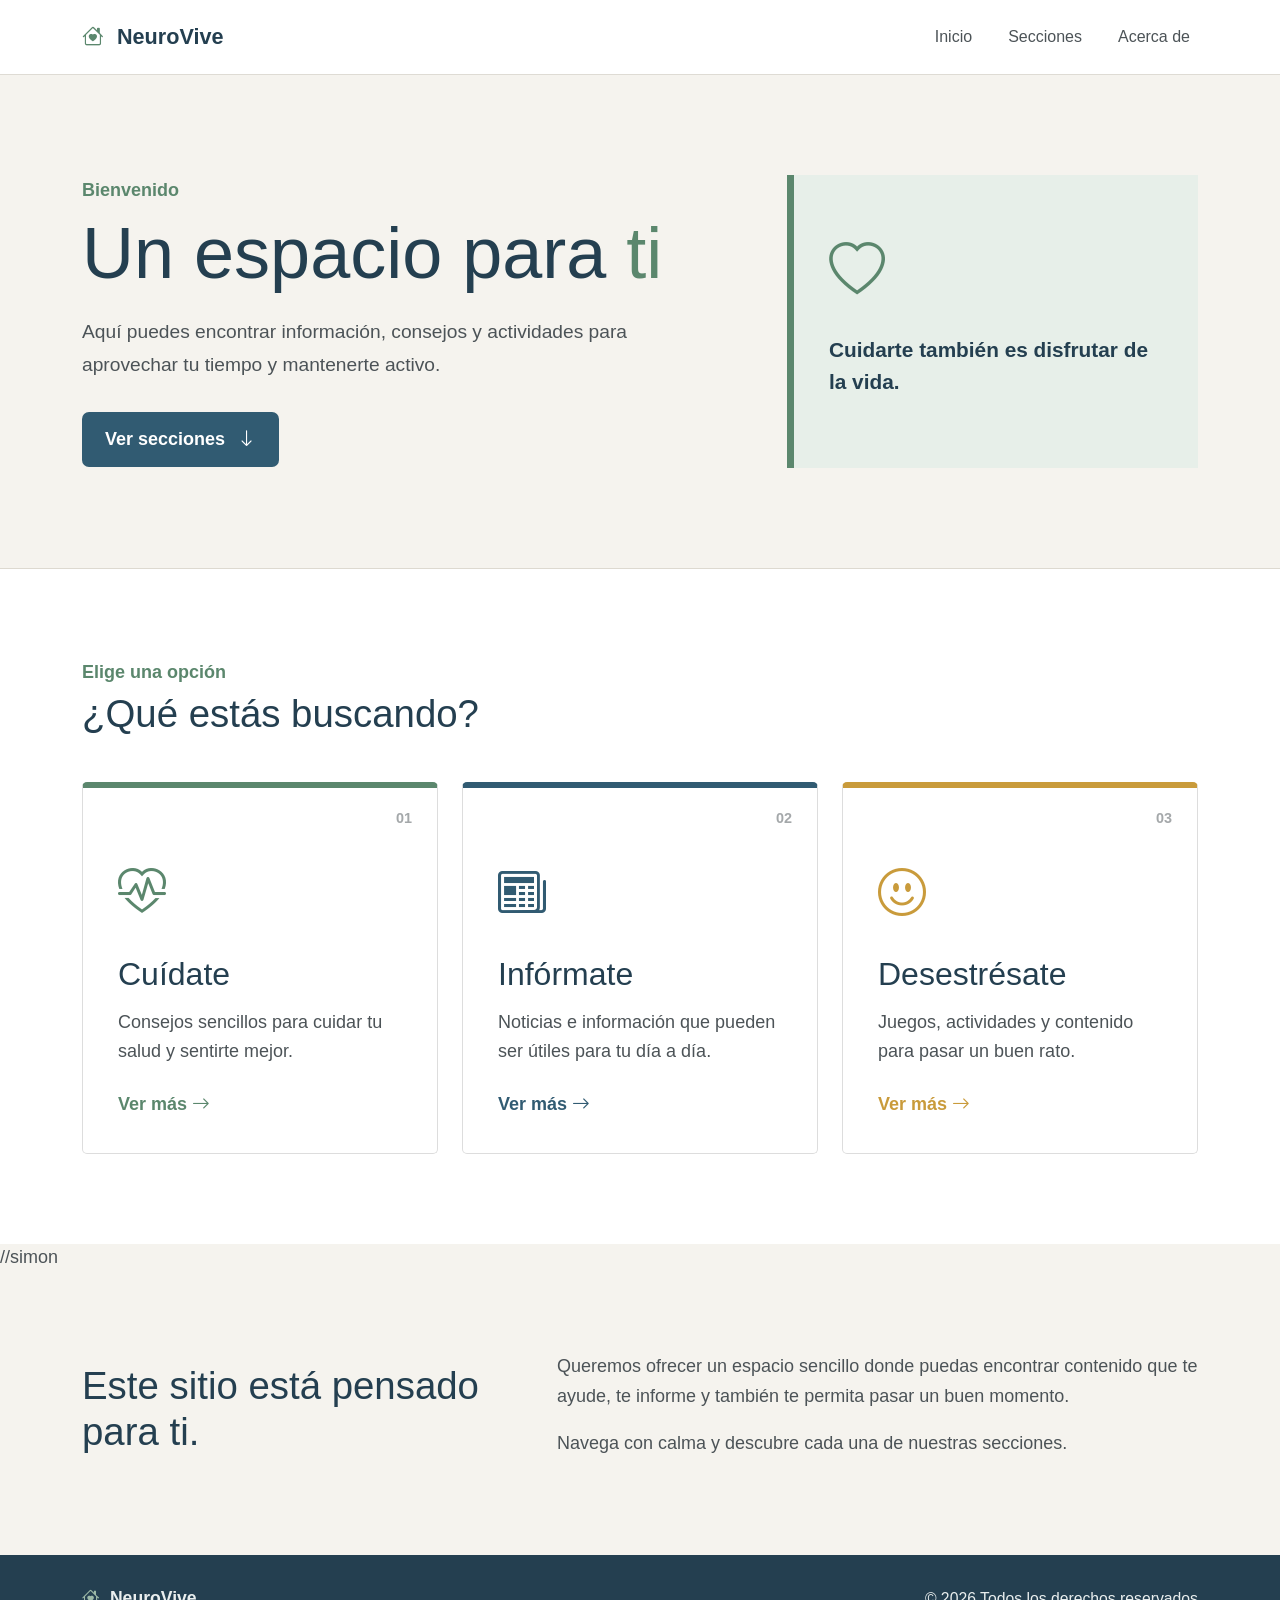
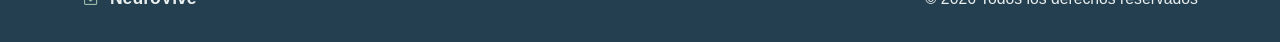
==== index.html @ cfa0331f "master" ====
<!DOCTYPE html>
<html lang="es">
<head>
    <meta charset="UTF-8">
    <meta name="viewport" content="width=device-width, initial-scale=1.0">

    <title>NeuroVive</title>

    <!-- Bootstrap -->
    <link 
        href="https://cdn.jsdelivr.net/npm/bootstrap@5.3.3/dist/css/bootstrap.min.css" 
        rel="stylesheet"
    >

    <!-- Iconos -->
    <link 
        rel="stylesheet" 
        href="https://cdn.jsdelivr.net/npm/bootstrap-icons@1.11.3/font/bootstrap-icons.min.css"
    >

    <!-- CSS -->
    <link rel="stylesheet" href="css/style.css">
</head>

<body>

    <!-- MENÚ -->
    <nav class="navbar navbar-expand-lg menu">
        <div class="container">

            <a class="navbar-brand" href="#">
                <i class="bi bi-house-heart"></i>
                NeuroVive
            </a>

            <button 
                class="navbar-toggler" 
                type="button"
                data-bs-toggle="collapse"
                data-bs-target="#menuPrincipal"
            >
                <span class="navbar-toggler-icon"></span>
            </button>

            <div class="collapse navbar-collapse" id="menuPrincipal">

                <ul class="navbar-nav ms-auto">

                    <li class="nav-item">
                        <a class="nav-link" href="#inicio">
                            Inicio
                        </a>
                    </li>

                    <li class="nav-item">
                        <a class="nav-link" href="#secciones">
                            Secciones
                        </a>
                    </li>

                    <li class="nav-item">
                        <a class="nav-link" href="#nosotros">
                            Acerca de
                        </a>
                    </li>

                </ul>

            </div>

        </div>
    </nav>


    <!-- INICIO -->
    <section id="inicio" class="inicio">

        <div class="container">

            <div class="row align-items-center">

                <div class="col-lg-7">

                    <p class="pequeno-titulo">
                        Bienvenido
                    </p>

                    <h1>
                        Un espacio para
                        <span>ti</span>
                    </h1>

                    <p class="texto-inicio">
                        Aquí puedes encontrar información, consejos
                        y actividades para aprovechar tu tiempo y
                        mantenerte activo.
                    </p>

                    <a href="#secciones" class="boton-inicio">
                        Ver secciones
                        <i class="bi bi-arrow-down"></i>
                    </a>

                </div>

                <div class="col-lg-5 d-none d-lg-block">

                    <div class="decoracion-inicio">

                        <i class="bi bi-heart"></i>

                        <p>
                            Cuidarte también es
                            disfrutar de la vida.
                        </p>

                    </div>

                </div>

            </div>

        </div>

    </section>


    <!-- SECCIONES -->
    <section id="secciones" class="secciones">

        <div class="container">

            <div class="titulo">

                <p>
                    Elige una opción
                </p>

                <h2>
                    ¿Qué estás buscando?
                </h2>

            </div>


            <div class="row g-4">

                <!-- CUIDATE -->
                <div class="col-12 col-md-4">

                    <a href="#" class="opcion opcion-verde">

                        <div class="numero">
                            01
                        </div>

                        <i class="bi bi-heart-pulse icono"></i>

                        <h3>
                            Cuídate
                        </h3>

                        <p>
                            Consejos sencillos para cuidar
                            tu salud y sentirte mejor.
                        </p>

                        <span>
                            Ver más
                            <i class="bi bi-arrow-right"></i>
                        </span>

                    </a>

                </div>


                <!-- INFORMATE -->
                <div class="col-12 col-md-4">

                    <a href="#" class="opcion opcion-azul">

                        <div class="numero">
                            02
                        </div>

                        <i class="bi bi-newspaper icono"></i>

                        <h3>
                            Infórmate
                        </h3>

                        <p>
                            Noticias e información que pueden
                            ser útiles para tu día a día.
                        </p>

                        <span>
                            Ver más
                            <i class="bi bi-arrow-right"></i>
                        </span>

                    </a>

                </div>


                <!-- DESESTRESATE -->
                <div class="col-12 col-md-4">

                    <a href="#" class="opcion opcion-amarillo">

                        <div class="numero">
                            03
                        </div>

                        <i class="bi bi-emoji-smile icono"></i>

                        <h3>
                            Desestrésate
                        </h3>

                        <p>
                            Juegos, actividades y contenido
                            para pasar un buen rato.
                        </p>

                        <span>
                            Ver más
                            <i class="bi bi-arrow-right"></i>
                        </span>

                    </a>

                </div>

            </div>

        </div>

    </section>

        //simon
    <!-- PEQUEÑA INFORMACIÓN -->
    <section id="nosotros" class="informacion">

        <div class="container">

            <div class="row align-items-center">

                <div class="col-lg-5">

                    <h2>
                        Este sitio está pensado para ti.
                    </h2>

                </div>

                <div class="col-lg-7">

                    <p>
                        Queremos ofrecer un espacio sencillo donde
                        puedas encontrar contenido que te ayude,
                        te informe y también te permita pasar un
                        buen momento.
                    </p>

                    <p>
                        Navega con calma y descubre cada una de
                        nuestras secciones.
                    </p>

                </div>

            </div>

        </div>

    </section>


    <!-- FOOTER -->
    <footer class="footer">

        <div class="container">

            <div class="row">

                <div class="col-md-6">

                    <strong>
                        <i class="bi bi-house-heart"></i>
                        NeuroVive
                    </strong>

                </div>

                <div class="col-md-6 text-md-end">

                    <small>
                        © 2026 Todos los derechos reservados
                    </small>

                </div>

            </div>

        </div>

    </footer>


    <!-- Bootstrap -->
    <script 
        src="https://cdn.jsdelivr.net/npm/bootstrap@5.3.3/dist/js/bootstrap.bundle.min.js">
    </script>

</body>
</html>
---- css/style.css ----
/* ===========================
   COLORES
=========================== */

:root {
    --azul: #315b72;
    --azul-oscuro: #243f50;

    --verde: #5b876d;
    --verde-claro: #e7efe9;

    --amarillo: #c99b3b;
    --amarillo-claro: #f5edda;

    --fondo: #f5f3ee;
    --blanco: #ffffff;

    --texto: #4c5357;
}


/* ===========================
   GENERAL
=========================== */

* {
    box-sizing: border-box;
}

html {
    scroll-behavior: smooth;
}

body {
    margin: 0;
    background-color: var(--fondo);
    color: var(--texto);

    font-family: Arial, Helvetica, sans-serif;

    font-size: 18px;
}

a {
    text-decoration: none;
}


/* ===========================
   MENÚ
=========================== */

.menu {
    background-color: var(--blanco);

    padding: 16px 0;

    border-bottom: 1px solid #dedbd4;
}

.navbar-brand {
    color: var(--azul-oscuro);

    font-size: 1.35rem;
    font-weight: bold;
}

.navbar-brand i {
    margin-right: 7px;
    color: var(--verde);
}

.nav-link {
    color: var(--texto);

    margin-left: 20px;

    font-size: 1rem;
}

.nav-link:hover {
    color: var(--azul);
}


/* ===========================
   INICIO
=========================== */

.inicio {
    padding: 100px 0;

    background-color: var(--fondo);

    border-bottom: 1px solid #ddd9d0;
}

.pequeno-titulo {
    color: var(--verde);

    font-weight: bold;

    margin-bottom: 12px;
}

.inicio h1 {
    color: var(--azul-oscuro);

    font-size: clamp(2.8rem, 6vw, 4.5rem);

    line-height: 1.05;

    margin-bottom: 25px;
}

.inicio h1 span {
    color: var(--verde);
}

.texto-inicio {
    max-width: 650px;

    font-size: 1.2rem;

    line-height: 1.7;

    margin-bottom: 30px;
}

.boton-inicio {
    display: inline-block;

    background-color: var(--azul);

    color: white;

    padding: 14px 23px;

    border-radius: 7px;

    font-weight: bold;
}

.boton-inicio i {
    margin-left: 8px;
}

.boton-inicio:hover {
    background-color: var(--azul-oscuro);

    color: white;
}


/* ===========================
   DECORACIÓN
=========================== */

.decoracion-inicio {
    margin-left: 40px;

    padding: 55px 35px;

    background-color: var(--verde-claro);

    border-left: 7px solid var(--verde);
}

.decoracion-inicio i {
    font-size: 3.5rem;

    color: var(--verde);
}

.decoracion-inicio p {
    margin-top: 20px;

    color: var(--azul-oscuro);

    font-size: 1.3rem;

    font-weight: bold;

    line-height: 1.5;
}


/* ===========================
   SECCIONES
=========================== */

.secciones {
    padding: 90px 0;

    background-color: var(--blanco);
}

.titulo {
    margin-bottom: 45px;
}

.titulo p {
    margin: 0 0 5px;

    color: var(--verde);

    font-weight: bold;
}

.titulo h2 {
    margin: 0;

    color: var(--azul-oscuro);

    font-size: 2.4rem;
}


/* ===========================
   OPCIONES
=========================== */

.opcion {
    position: relative;

    display: block;

    min-height: 350px;

    padding: 35px;

    border: 1px solid #ddd;

    border-radius: 5px;

    color: var(--texto);

    transition: 0.2s;
}

.opcion:hover {
    transform: translateY(-4px);

    color: var(--texto);

    box-shadow: 0 8px 20px rgba(0, 0, 0, 0.08);
}


/* Número */

.numero {
    position: absolute;

    top: 20px;
    right: 25px;

    font-size: 0.9rem;

    font-weight: bold;

    opacity: 0.5;
}


/* Icono */

.icono {
    display: block;

    margin-top: 35px;
    margin-bottom: 25px;

    font-size: 3rem;
}


/* Título */

.opcion h3 {
    margin-bottom: 15px;

    color: var(--azul-oscuro);

    font-size: 2rem;
}


/* Texto */

.opcion p {
    line-height: 1.6;

    margin-bottom: 25px;
}


/* Link */

.opcion span {
    font-weight: bold;
}


/* ===========================
   COLORES DE OPCIONES
=========================== */

.opcion-verde {
    border-top: 6px solid var(--verde);
}

.opcion-verde .icono,
.opcion-verde span {
    color: var(--verde);
}

.opcion-azul {
    border-top: 6px solid var(--azul);
}

.opcion-azul .icono,
.opcion-azul span {
    color: var(--azul);
}

.opcion-amarillo {
    border-top: 6px solid var(--amarillo);
}

.opcion-amarillo .icono,
.opcion-amarillo span {
    color: var(--amarillo);
}


/* ===========================
   INFORMACIÓN
=========================== */

.informacion {
    padding: 80px 0;

    background-color: var(--fondo);
}

.informacion h2 {
    color: var(--azul-oscuro);

    font-size: 2.4rem;

    max-width: 400px;
}

.informacion p {
    line-height: 1.7;

    max-width: 650px;
}


/* ===========================
   FOOTER
=========================== */

.footer {
    padding: 30px 0;

    background-color: var(--azul-oscuro);

    color: #e9eeee;
}

.footer strong {
    font-size: 1.1rem;
}

.footer i {
    color: #9db9a7;

    margin-right: 5px;
}


/* ===========================
   CELULAR
=========================== */

@media (max-width: 768px) {

    body {
        font-size: 17px;
    }

    .menu {
        padding: 12px 0;
    }

    .nav-link {
        margin-left: 0;

        padding: 10px 0;
    }

    .inicio {
        padding: 70px 20px;
    }

    .inicio h1 {
        font-size: 3rem;
    }

    .texto-inicio {
        font-size: 1.05rem;
    }

    .boton-inicio {
        width: 100%;

        text-align: center;
    }

    .secciones {
        padding: 70px 20px;
    }

    .titulo h2 {
        font-size: 2rem;
    }

    .opcion {
        min-height: auto;

        padding: 30px;
    }

    .informacion {
        padding: 65px 20px;
    }

    .informacion h2 {
        margin-bottom: 30px;

        font-size: 2rem;
    }

    .footer {
        text-align: center;
    }

    .footer .text-md-end {
        margin-top: 15px;

        text-align: center !important;
    }
}


/* ===========================
   CELULAR PEQUEÑO
=========================== */

@media (max-width: 480px) {

    .inicio h1 {
        font-size: 2.6rem;
    }

    .opcion h3 {
        font-size: 1.8rem;
    }

    .icono {
        font-size: 2.7rem;
    }

}
```
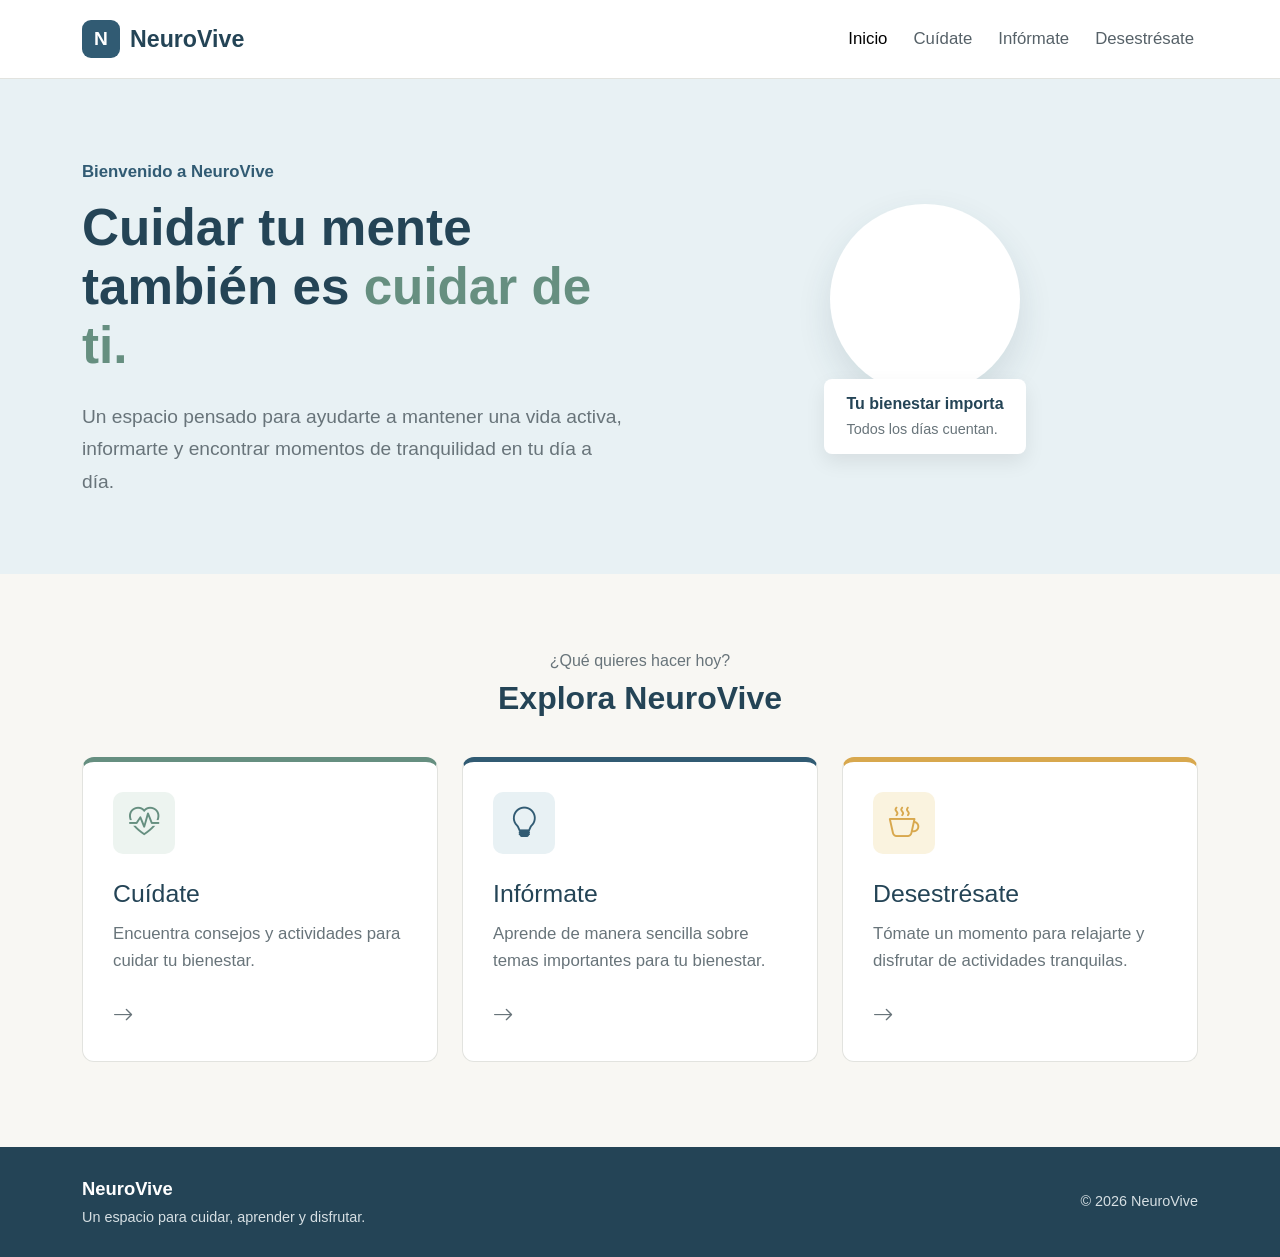
==== commit 69b413ed: "4 paginas principales" ====
--- a/index.html
+++ b/index.html
@@ -13,305 +13,257 @@
         rel="stylesheet"
     >
 
-    <!-- Iconos -->
+    <!-- Iconos Bootstrap -->
     <link 
         rel="stylesheet" 
         href="https://cdn.jsdelivr.net/npm/bootstrap-icons@1.11.3/font/bootstrap-icons.min.css"
     >
 
-    <!-- CSS -->
+    <!-- CSS propio -->
     <link rel="stylesheet" href="css/style.css">
 </head>
 
 <body>
 
-    <!-- MENÚ -->
-    <nav class="navbar navbar-expand-lg menu">
+    <!-- NAVBAR -->
+    <nav class="navbar navbar-expand-lg navbar-neuro">
         <div class="container">
 
-            <a class="navbar-brand" href="#">
-                <i class="bi bi-house-heart"></i>
-                NeuroVive
+            <a class="navbar-brand" href="index.html">
+                <span class="logo-neuro">N</span>
+                <span>NeuroVive</span>
             </a>
 
             <button 
                 class="navbar-toggler" 
-                type="button"
-                data-bs-toggle="collapse"
+                type="button" 
+                data-bs-toggle="collapse" 
                 data-bs-target="#menuPrincipal"
+                aria-controls="menuPrincipal"
+                aria-expanded="false"
+                aria-label="Abrir menú"
             >
                 <span class="navbar-toggler-icon"></span>
             </button>
 
             <div class="collapse navbar-collapse" id="menuPrincipal">
-
                 <ul class="navbar-nav ms-auto">
 
                     <li class="nav-item">
-                        <a class="nav-link" href="#inicio">
+                        <a class="nav-link active" href="index.html">
                             Inicio
                         </a>
                     </li>
 
                     <li class="nav-item">
-                        <a class="nav-link" href="#secciones">
-                            Secciones
-                        </a>
-                    </li>
-
-                    <li class="nav-item">
-                        <a class="nav-link" href="#nosotros">
-                            Acerca de
+                        <a class="nav-link" href="cuidate/cuidate.html">
+                            Cuídate
+                        </a>
+                    </li>
+
+                    <li class="nav-item">
+                        <a class="nav-link" href="informate/informate.html">
+                            Infórmate
+                        </a>
+                    </li>
+
+                    <li class="nav-item">
+                        <a class="nav-link" href="desestresate/desestresate.html">
+                            Desestrésate
                         </a>
                     </li>
 
                 </ul>
-
             </div>
 
         </div>
     </nav>
 
 
-    <!-- INICIO -->
-    <section id="inicio" class="inicio">
+    <!-- PRESENTACIÓN -->
+    <main>
+
+        <section class="bienvenida">
+            <div class="container">
+
+                <div class="row align-items-center">
+
+                    <!-- TEXTO -->
+                    <div class="col-lg-6">
+
+                        <p class="texto-pequeno">
+                            Bienvenido a NeuroVive
+                        </p>
+
+                        <h1>
+                            Cuidar tu mente también es
+                            <span>cuidar de ti.</span>
+                        </h1>
+
+                        <p class="descripcion">
+                            Un espacio pensado para ayudarte a mantener
+                            una vida activa, informarte y encontrar momentos
+                            de tranquilidad en tu día a día.
+                        </p>
+
+                    </div>
+
+
+                    <!-- ILUSTRACIÓN / ESPACIO VISUAL -->
+                    <div class="col-lg-6">
+
+                        <div class="figura-bienvenida">
+
+                            <div class="circulo-icono">
+                                <i class="bi bi-brain"></i>
+                            </div>
+
+                            <div class="mensaje-figura">
+                                <strong>Tu bienestar importa</strong>
+                                <span>Todos los días cuentan.</span>
+                            </div>
+
+                        </div>
+
+                    </div>
+
+                </div>
+
+            </div>
+        </section>
+
+
+        <!-- OPCIONES -->
+        <section class="opciones">
+
+            <div class="container">
+
+                <div class="titulo-seccion">
+                    <p>¿Qué quieres hacer hoy?</p>
+
+                    <h2>
+                        Explora NeuroVive
+                    </h2>
+                </div>
+
+
+                <div class="row g-4 justify-content-center">
+
+                    <!-- CUÍDATE -->
+                    <div class="col-md-4">
+
+                        <a href="cuidate/cuidate.html" class="opcion-card opcion-cuidate">
+
+                            <div class="icono-opcion">
+                                <i class="bi bi-heart-pulse"></i>
+                            </div>
+
+                            <div>
+                                <h3>Cuídate</h3>
+
+                                <p>
+                                    Encuentra consejos y actividades
+                                    para cuidar tu bienestar.
+                                </p>
+                            </div>
+
+                            <span class="flecha">
+                                <i class="bi bi-arrow-right"></i>
+                            </span>
+
+                        </a>
+
+                    </div>
+
+
+                    <!-- INFÓRMATE -->
+                    <div class="col-md-4">
+
+                        <a href="informate/informate.html" class="opcion-card opcion-informate">
+
+                            <div class="icono-opcion">
+                                <i class="bi bi-lightbulb"></i>
+                            </div>
+
+                            <div>
+                                <h3>Infórmate</h3>
+
+                                <p>
+                                    Aprende de manera sencilla sobre
+                                    temas importantes para tu bienestar.
+                                </p>
+                            </div>
+
+                            <span class="flecha">
+                                <i class="bi bi-arrow-right"></i>
+                            </span>
+
+                        </a>
+
+                    </div>
+
+
+                    <!-- DESESTRÉSATE -->
+                    <div class="col-md-4">
+
+                        <a href="desestresate/desestresate.html" class="opcion-card opcion-desestresate">
+
+                            <div class="icono-opcion">
+                                <i class="bi bi-cup-hot"></i>
+                            </div>
+
+                            <div>
+                                <h3>Desestrésate</h3>
+
+                                <p>
+                                    Tómate un momento para relajarte
+                                    y disfrutar de actividades tranquilas.
+                                </p>
+                            </div>
+
+                            <span class="flecha">
+                                <i class="bi bi-arrow-right"></i>
+                            </span>
+
+                        </a>
+
+                    </div>
+
+                </div>
+
+            </div>
+
+        </section>
+
+    </main>
+
+
+    <!-- FOOTER -->
+    <footer class="footer-neuro">
 
         <div class="container">
 
-            <div class="row align-items-center">
-
-                <div class="col-lg-7">
-
-                    <p class="pequeno-titulo">
-                        Bienvenido
+            <div class="footer-contenido">
+
+                <div>
+                    <strong>NeuroVive</strong>
+                    <p>
+                        Un espacio para cuidar, aprender y disfrutar.
                     </p>
-
-                    <h1>
-                        Un espacio para
-                        <span>ti</span>
-                    </h1>
-
-                    <p class="texto-inicio">
-                        Aquí puedes encontrar información, consejos
-                        y actividades para aprovechar tu tiempo y
-                        mantenerte activo.
-                    </p>
-
-                    <a href="#secciones" class="boton-inicio">
-                        Ver secciones
-                        <i class="bi bi-arrow-down"></i>
-                    </a>
-
-                </div>
-
-                <div class="col-lg-5 d-none d-lg-block">
-
-                    <div class="decoracion-inicio">
-
-                        <i class="bi bi-heart"></i>
-
-                        <p>
-                            Cuidarte también es
-                            disfrutar de la vida.
-                        </p>
-
-                    </div>
-
-                </div>
+                </div>
+
+                <p class="copyright">
+                    © 2026 NeuroVive
+                </p>
 
             </div>
 
         </div>
 
-    </section>
-
-
-    <!-- SECCIONES -->
-    <section id="secciones" class="secciones">
-
-        <div class="container">
-
-            <div class="titulo">
-
-                <p>
-                    Elige una opción
-                </p>
-
-                <h2>
-                    ¿Qué estás buscando?
-                </h2>
-
-            </div>
-
-
-            <div class="row g-4">
-
-                <!-- CUIDATE -->
-                <div class="col-12 col-md-4">
-
-                    <a href="#" class="opcion opcion-verde">
-
-                        <div class="numero">
-                            01
-                        </div>
-
-                        <i class="bi bi-heart-pulse icono"></i>
-
-                        <h3>
-                            Cuídate
-                        </h3>
-
-                        <p>
-                            Consejos sencillos para cuidar
-                            tu salud y sentirte mejor.
-                        </p>
-
-                        <span>
-                            Ver más
-                            <i class="bi bi-arrow-right"></i>
-                        </span>
-
-                    </a>
-
-                </div>
-
-
-                <!-- INFORMATE -->
-                <div class="col-12 col-md-4">
-
-                    <a href="#" class="opcion opcion-azul">
-
-                        <div class="numero">
-                            02
-                        </div>
-
-                        <i class="bi bi-newspaper icono"></i>
-
-                        <h3>
-                            Infórmate
-                        </h3>
-
-                        <p>
-                            Noticias e información que pueden
-                            ser útiles para tu día a día.
-                        </p>
-
-                        <span>
-                            Ver más
-                            <i class="bi bi-arrow-right"></i>
-                        </span>
-
-                    </a>
-
-                </div>
-
-
-                <!-- DESESTRESATE -->
-                <div class="col-12 col-md-4">
-
-                    <a href="#" class="opcion opcion-amarillo">
-
-                        <div class="numero">
-                            03
-                        </div>
-
-                        <i class="bi bi-emoji-smile icono"></i>
-
-                        <h3>
-                            Desestrésate
-                        </h3>
-
-                        <p>
-                            Juegos, actividades y contenido
-                            para pasar un buen rato.
-                        </p>
-
-                        <span>
-                            Ver más
-                            <i class="bi bi-arrow-right"></i>
-                        </span>
-
-                    </a>
-
-                </div>
-
-            </div>
-
-        </div>
-
-    </section>
-
-        //simon
-    <!-- PEQUEÑA INFORMACIÓN -->
-    <section id="nosotros" class="informacion">
-
-        <div class="container">
-
-            <div class="row align-items-center">
-
-                <div class="col-lg-5">
-
-                    <h2>
-                        Este sitio está pensado para ti.
-                    </h2>
-
-                </div>
-
-                <div class="col-lg-7">
-
-                    <p>
-                        Queremos ofrecer un espacio sencillo donde
-                        puedas encontrar contenido que te ayude,
-                        te informe y también te permita pasar un
-                        buen momento.
-                    </p>
-
-                    <p>
-                        Navega con calma y descubre cada una de
-                        nuestras secciones.
-                    </p>
-
-                </div>
-
-            </div>
-
-        </div>
-
-    </section>
-
-
-    <!-- FOOTER -->
-    <footer class="footer">
-
-        <div class="container">
-
-            <div class="row">
-
-                <div class="col-md-6">
-
-                    <strong>
-                        <i class="bi bi-house-heart"></i>
-                        NeuroVive
-                    </strong>
-
-                </div>
-
-                <div class="col-md-6 text-md-end">
-
-                    <small>
-                        © 2026 Todos los derechos reservados
-                    </small>
-
-                </div>
-
-            </div>
-
-        </div>
-
     </footer>
 
 
-    <!-- Bootstrap -->
+    <!-- Bootstrap JS -->
     <script 
         src="https://cdn.jsdelivr.net/npm/bootstrap@5.3.3/dist/js/bootstrap.bundle.min.js">
     </script>
--- a/css/style.css
+++ b/css/style.css
@@ -1,45 +1,38 @@
 
-/* ===========================
-   COLORES
-=========================== */
+/* =========================
+   VARIABLES
+========================= */
 
 :root {
-    --azul: #315b72;
-    --azul-oscuro: #243f50;
-
-    --verde: #5b876d;
-    --verde-claro: #e7efe9;
-
-    --amarillo: #c99b3b;
-    --amarillo-claro: #f5edda;
-
-    --fondo: #f5f3ee;
+    --azul: #315b73;
+    --azul-oscuro: #244456;
+    --azul-claro: #e8f1f4;
+
+    --verde: #668f80;
+    --verde-claro: #edf4f0;
+
+    --amarillo: #d8a84e;
+    --amarillo-claro: #faf3df;
+
+    --texto: #29343a;
+    --texto-suave: #68747a;
+
     --blanco: #ffffff;
-
-    --texto: #4c5357;
-}
-
-
-/* ===========================
+    --fondo: #f8f7f3;
+
+    --borde: #e2e3df;
+}
+
+
+/* =========================
    GENERAL
-=========================== */
-
-* {
-    box-sizing: border-box;
-}
-
-html {
-    scroll-behavior: smooth;
-}
+========================= */
 
 body {
     margin: 0;
-    background-color: var(--fondo);
+    font-family: Arial, Helvetica, sans-serif;
     color: var(--texto);
-
-    font-family: Arial, Helvetica, sans-serif;
-
-    font-size: 18px;
+    background: var(--fondo);
 }
 
 a {
@@ -47,434 +40,414 @@
 }
 
 
-/* ===========================
-   MENÚ
-=========================== */
-
-.menu {
-    background-color: var(--blanco);
-
-    padding: 16px 0;
-
-    border-bottom: 1px solid #dedbd4;
+/* =========================
+   NAVBAR
+========================= */
+
+.navbar-neuro {
+    background: var(--blanco);
+    border-bottom: 1px solid var(--borde);
+    padding: 15px 0;
 }
 
 .navbar-brand {
-    color: var(--azul-oscuro);
-
-    font-size: 1.35rem;
+    display: flex;
+    align-items: center;
+    gap: 10px;
+
+    color: var(--azul-oscuro);
+    font-size: 1.45rem;
+    font-weight: 700;
+}
+
+.navbar-brand:hover {
+    color: var(--azul-oscuro);
+}
+
+.logo-neuro {
+    width: 38px;
+    height: 38px;
+
+    display: flex;
+    align-items: center;
+    justify-content: center;
+
+    border-radius: 9px;
+
+    background: var(--azul);
+    color: white;
+
+    font-size: 1.2rem;
     font-weight: bold;
 }
 
-.navbar-brand i {
-    margin-right: 7px;
+.nav-link {
+    color: #566168;
+    font-size: 1.05rem;
+    margin-left: 18px;
+    padding: 8px 4px !important;
+}
+
+.nav-link:hover,
+.nav-link.active {
+    color: var(--azul);
+}
+
+
+/* =========================
+   BIENVENIDA
+========================= */
+
+.bienvenida {
+    padding: 80px 0 75px;
+    background: var(--azul-claro);
+}
+
+.texto-pequeno {
+    margin-bottom: 15px;
+
+    color: var(--azul);
+    font-size: 1.05rem;
+    font-weight: 700;
+}
+
+.bienvenida h1 {
+    max-width: 600px;
+
+    font-size: clamp(2.3rem, 4vw, 3.6rem);
+    line-height: 1.15;
+
+    font-weight: 700;
+    margin-bottom: 25px;
+
+    color: var(--azul-oscuro);
+}
+
+.bienvenida h1 span {
     color: var(--verde);
 }
 
-.nav-link {
-    color: var(--texto);
-
-    margin-left: 20px;
-
+.descripcion {
+    max-width: 570px;
+
+    color: var(--texto-suave);
+    font-size: 1.2rem;
+    line-height: 1.7;
+
+    margin: 0;
+}
+
+
+/* =========================
+   ELEMENTO VISUAL
+========================= */
+
+.figura-bienvenida {
+    min-height: 310px;
+
+    display: flex;
+    flex-direction: column;
+    align-items: center;
+    justify-content: center;
+
+    position: relative;
+}
+
+.circulo-icono {
+    width: 190px;
+    height: 190px;
+
+    border-radius: 50%;
+
+    display: flex;
+    align-items: center;
+    justify-content: center;
+
+    background: white;
+
+    box-shadow: 0 15px 35px rgba(36, 68, 86, 0.12);
+}
+
+.circulo-icono i {
+    font-size: 6rem;
+    color: var(--azul);
+}
+
+.mensaje-figura {
+    background: white;
+
+    padding: 13px 22px;
+
+    border-radius: 8px;
+
+    display: flex;
+    flex-direction: column;
+
+    position: relative;
+    margin-top: -15px;
+
+    box-shadow: 0 8px 20px rgba(0, 0, 0, 0.08);
+}
+
+.mensaje-figura strong {
+    color: var(--azul-oscuro);
     font-size: 1rem;
 }
 
-.nav-link:hover {
+.mensaje-figura span {
+    color: var(--texto-suave);
+    font-size: .9rem;
+    margin-top: 3px;
+}
+
+
+/* =========================
+   OPCIONES
+========================= */
+
+.opciones {
+    padding: 75px 0 85px;
+    background: var(--fondo);
+}
+
+.titulo-seccion {
+    text-align: center;
+    margin-bottom: 40px;
+}
+
+.titulo-seccion p {
+    color: var(--texto-suave);
+    margin-bottom: 6px;
+    font-size: 1rem;
+}
+
+.titulo-seccion h2 {
+    margin: 0;
+
+    color: var(--azul-oscuro);
+
+    font-size: 2rem;
+    font-weight: 700;
+}
+
+
+/* =========================
+   TARJETAS
+========================= */
+
+.opcion-card {
+    min-height: 280px;
+
+    padding: 30px;
+
+    border: 1px solid var(--borde);
+    border-radius: 12px;
+
+    display: flex;
+    flex-direction: column;
+
+    position: relative;
+
+    background: white;
+
+    transition: transform .2s ease, box-shadow .2s ease;
+}
+
+.opcion-card:hover {
+    transform: translateY(-5px);
+
+    box-shadow: 0 12px 30px rgba(0, 0, 0, .08);
+}
+
+.icono-opcion {
+    width: 62px;
+    height: 62px;
+
+    display: flex;
+    align-items: center;
+    justify-content: center;
+
+    border-radius: 10px;
+
+    margin-bottom: 25px;
+}
+
+.icono-opcion i {
+    font-size: 1.9rem;
+}
+
+.opcion-card h3 {
+    margin-bottom: 12px;
+
+    color: var(--azul-oscuro);
+
+    font-size: 1.55rem;
+}
+
+.opcion-card p {
+    max-width: 290px;
+
+    margin: 0;
+
+    color: var(--texto-suave);
+
+    font-size: 1.05rem;
+    line-height: 1.6;
+}
+
+.flecha {
+    margin-top: auto;
+    padding-top: 25px;
+
+    color: var(--texto-suave);
+
+    font-size: 1.3rem;
+}
+
+
+/* =========================
+   COLORES DE CADA OPCIÓN
+========================= */
+
+.opcion-cuidate {
+    border-top: 5px solid var(--verde);
+}
+
+.opcion-cuidate .icono-opcion {
+    background: var(--verde-claro);
+    color: var(--verde);
+}
+
+.opcion-informate {
+    border-top: 5px solid var(--azul);
+}
+
+.opcion-informate .icono-opcion {
+    background: var(--azul-claro);
     color: var(--azul);
 }
 
-
-/* ===========================
-   INICIO
-=========================== */
-
-.inicio {
-    padding: 100px 0;
-
-    background-color: var(--fondo);
-
-    border-bottom: 1px solid #ddd9d0;
-}
-
-.pequeno-titulo {
-    color: var(--verde);
-
-    font-weight: bold;
-
-    margin-bottom: 12px;
-}
-
-.inicio h1 {
-    color: var(--azul-oscuro);
-
-    font-size: clamp(2.8rem, 6vw, 4.5rem);
-
-    line-height: 1.05;
-
-    margin-bottom: 25px;
-}
-
-.inicio h1 span {
-    color: var(--verde);
-}
-
-.texto-inicio {
-    max-width: 650px;
-
-    font-size: 1.2rem;
-
-    line-height: 1.7;
-
-    margin-bottom: 30px;
-}
-
-.boton-inicio {
-    display: inline-block;
-
-    background-color: var(--azul);
-
+.opcion-desestresate {
+    border-top: 5px solid var(--amarillo);
+}
+
+.opcion-desestresate .icono-opcion {
+    background: var(--amarillo-claro);
+    color: var(--amarillo);
+}
+
+
+/* =========================
+   FOOTER
+========================= */
+
+.footer-neuro {
+    padding: 28px 0;
+
+    background: var(--azul-oscuro);
     color: white;
-
-    padding: 14px 23px;
-
-    border-radius: 7px;
-
-    font-weight: bold;
-}
-
-.boton-inicio i {
-    margin-left: 8px;
-}
-
-.boton-inicio:hover {
-    background-color: var(--azul-oscuro);
-
-    color: white;
-}
-
-
-/* ===========================
-   DECORACIÓN
-=========================== */
-
-.decoracion-inicio {
-    margin-left: 40px;
-
-    padding: 55px 35px;
-
-    background-color: var(--verde-claro);
-
-    border-left: 7px solid var(--verde);
-}
-
-.decoracion-inicio i {
-    font-size: 3.5rem;
-
-    color: var(--verde);
-}
-
-.decoracion-inicio p {
-    margin-top: 20px;
-
-    color: var(--azul-oscuro);
-
-    font-size: 1.3rem;
-
-    font-weight: bold;
-
-    line-height: 1.5;
-}
-
-
-/* ===========================
-   SECCIONES
-=========================== */
-
-.secciones {
-    padding: 90px 0;
-
-    background-color: var(--blanco);
-}
-
-.titulo {
-    margin-bottom: 45px;
-}
-
-.titulo p {
-    margin: 0 0 5px;
-
-    color: var(--verde);
-
-    font-weight: bold;
-}
-
-.titulo h2 {
-    margin: 0;
-
-    color: var(--azul-oscuro);
-
-    font-size: 2.4rem;
-}
-
-
-/* ===========================
-   OPCIONES
-=========================== */
-
-.opcion {
-    position: relative;
-
-    display: block;
-
-    min-height: 350px;
-
-    padding: 35px;
-
-    border: 1px solid #ddd;
-
-    border-radius: 5px;
-
-    color: var(--texto);
-
-    transition: 0.2s;
-}
-
-.opcion:hover {
-    transform: translateY(-4px);
-
-    color: var(--texto);
-
-    box-shadow: 0 8px 20px rgba(0, 0, 0, 0.08);
-}
-
-
-/* Número */
-
-.numero {
-    position: absolute;
-
-    top: 20px;
-    right: 25px;
-
-    font-size: 0.9rem;
-
-    font-weight: bold;
-
-    opacity: 0.5;
-}
-
-
-/* Icono */
-
-.icono {
-    display: block;
-
-    margin-top: 35px;
-    margin-bottom: 25px;
-
-    font-size: 3rem;
-}
-
-
-/* Título */
-
-.opcion h3 {
-    margin-bottom: 15px;
-
-    color: var(--azul-oscuro);
-
-    font-size: 2rem;
-}
-
-
-/* Texto */
-
-.opcion p {
-    line-height: 1.6;
-
-    margin-bottom: 25px;
-}
-
-
-/* Link */
-
-.opcion span {
-    font-weight: bold;
-}
-
-
-/* ===========================
-   COLORES DE OPCIONES
-=========================== */
-
-.opcion-verde {
-    border-top: 6px solid var(--verde);
-}
-
-.opcion-verde .icono,
-.opcion-verde span {
-    color: var(--verde);
-}
-
-.opcion-azul {
-    border-top: 6px solid var(--azul);
-}
-
-.opcion-azul .icono,
-.opcion-azul span {
-    color: var(--azul);
-}
-
-.opcion-amarillo {
-    border-top: 6px solid var(--amarillo);
-}
-
-.opcion-amarillo .icono,
-.opcion-amarillo span {
-    color: var(--amarillo);
-}
-
-
-/* ===========================
-   INFORMACIÓN
-=========================== */
-
-.informacion {
-    padding: 80px 0;
-
-    background-color: var(--fondo);
-}
-
-.informacion h2 {
-    color: var(--azul-oscuro);
-
-    font-size: 2.4rem;
-
-    max-width: 400px;
-}
-
-.informacion p {
-    line-height: 1.7;
-
-    max-width: 650px;
-}
-
-
-/* ===========================
-   FOOTER
-=========================== */
-
-.footer {
-    padding: 30px 0;
-
-    background-color: var(--azul-oscuro);
-
-    color: #e9eeee;
-}
-
-.footer strong {
-    font-size: 1.1rem;
-}
-
-.footer i {
-    color: #9db9a7;
-
-    margin-right: 5px;
-}
-
-
-/* ===========================
-   CELULAR
-=========================== */
-
-@media (max-width: 768px) {
-
-    body {
-        font-size: 17px;
-    }
-
-    .menu {
-        padding: 12px 0;
+}
+
+.footer-contenido {
+    display: flex;
+    justify-content: space-between;
+    align-items: center;
+
+    gap: 20px;
+}
+
+.footer-contenido strong {
+    font-size: 1.15rem;
+}
+
+.footer-contenido p {
+    margin: 5px 0 0;
+
+    color: #d6dfe3;
+    font-size: .9rem;
+}
+
+.copyright {
+    margin: 0 !important;
+}
+
+
+/* =========================
+   TABLET
+========================= */
+
+@media (max-width: 991px) {
+
+    .bienvenida {
+        padding: 60px 0;
+    }
+
+    .figura-bienvenida {
+        margin-top: 45px;
     }
 
     .nav-link {
         margin-left: 0;
-
-        padding: 10px 0;
-    }
-
-    .inicio {
-        padding: 70px 20px;
-    }
-
-    .inicio h1 {
-        font-size: 3rem;
-    }
-
-    .texto-inicio {
-        font-size: 1.05rem;
-    }
-
-    .boton-inicio {
-        width: 100%;
-
+        padding: 10px 0 !important;
+    }
+}
+
+
+/* =========================
+   CELULAR
+========================= */
+
+@media (max-width: 767px) {
+
+    .navbar-neuro {
+        padding: 12px 0;
+    }
+
+    .bienvenida {
+        padding: 50px 0;
         text-align: center;
     }
 
-    .secciones {
-        padding: 70px 20px;
-    }
-
-    .titulo h2 {
-        font-size: 2rem;
-    }
-
-    .opcion {
-        min-height: auto;
-
-        padding: 30px;
-    }
-
-    .informacion {
-        padding: 65px 20px;
-    }
-
-    .informacion h2 {
-        margin-bottom: 30px;
-
-        font-size: 2rem;
-    }
-
-    .footer {
-        text-align: center;
-    }
-
-    .footer .text-md-end {
-        margin-top: 15px;
-
-        text-align: center !important;
-    }
-}
-
-
-/* ===========================
-   CELULAR PEQUEÑO
-=========================== */
-
-@media (max-width: 480px) {
-
-    .inicio h1 {
-        font-size: 2.6rem;
-    }
-
-    .opcion h3 {
+    .bienvenida h1 {
+        font-size: 2.35rem;
+    }
+
+    .descripcion {
+        font-size: 1.08rem;
+    }
+
+    .figura-bienvenida {
+        min-height: 260px;
+        margin-top: 25px;
+    }
+
+    .circulo-icono {
+        width: 150px;
+        height: 150px;
+    }
+
+    .circulo-icono i {
+        font-size: 4.7rem;
+    }
+
+    .opciones {
+        padding: 55px 0;
+    }
+
+    .titulo-seccion h2 {
         font-size: 1.8rem;
     }
 
-    .icono {
-        font-size: 2.7rem;
-    }
-
-}
-```
-
+    .opcion-card {
+        min-height: 250px;
+        padding: 25px;
+    }
+
+    .footer-contenido {
+        flex-direction: column;
+        align-items: flex-start;
+    }
+}
+
+
+
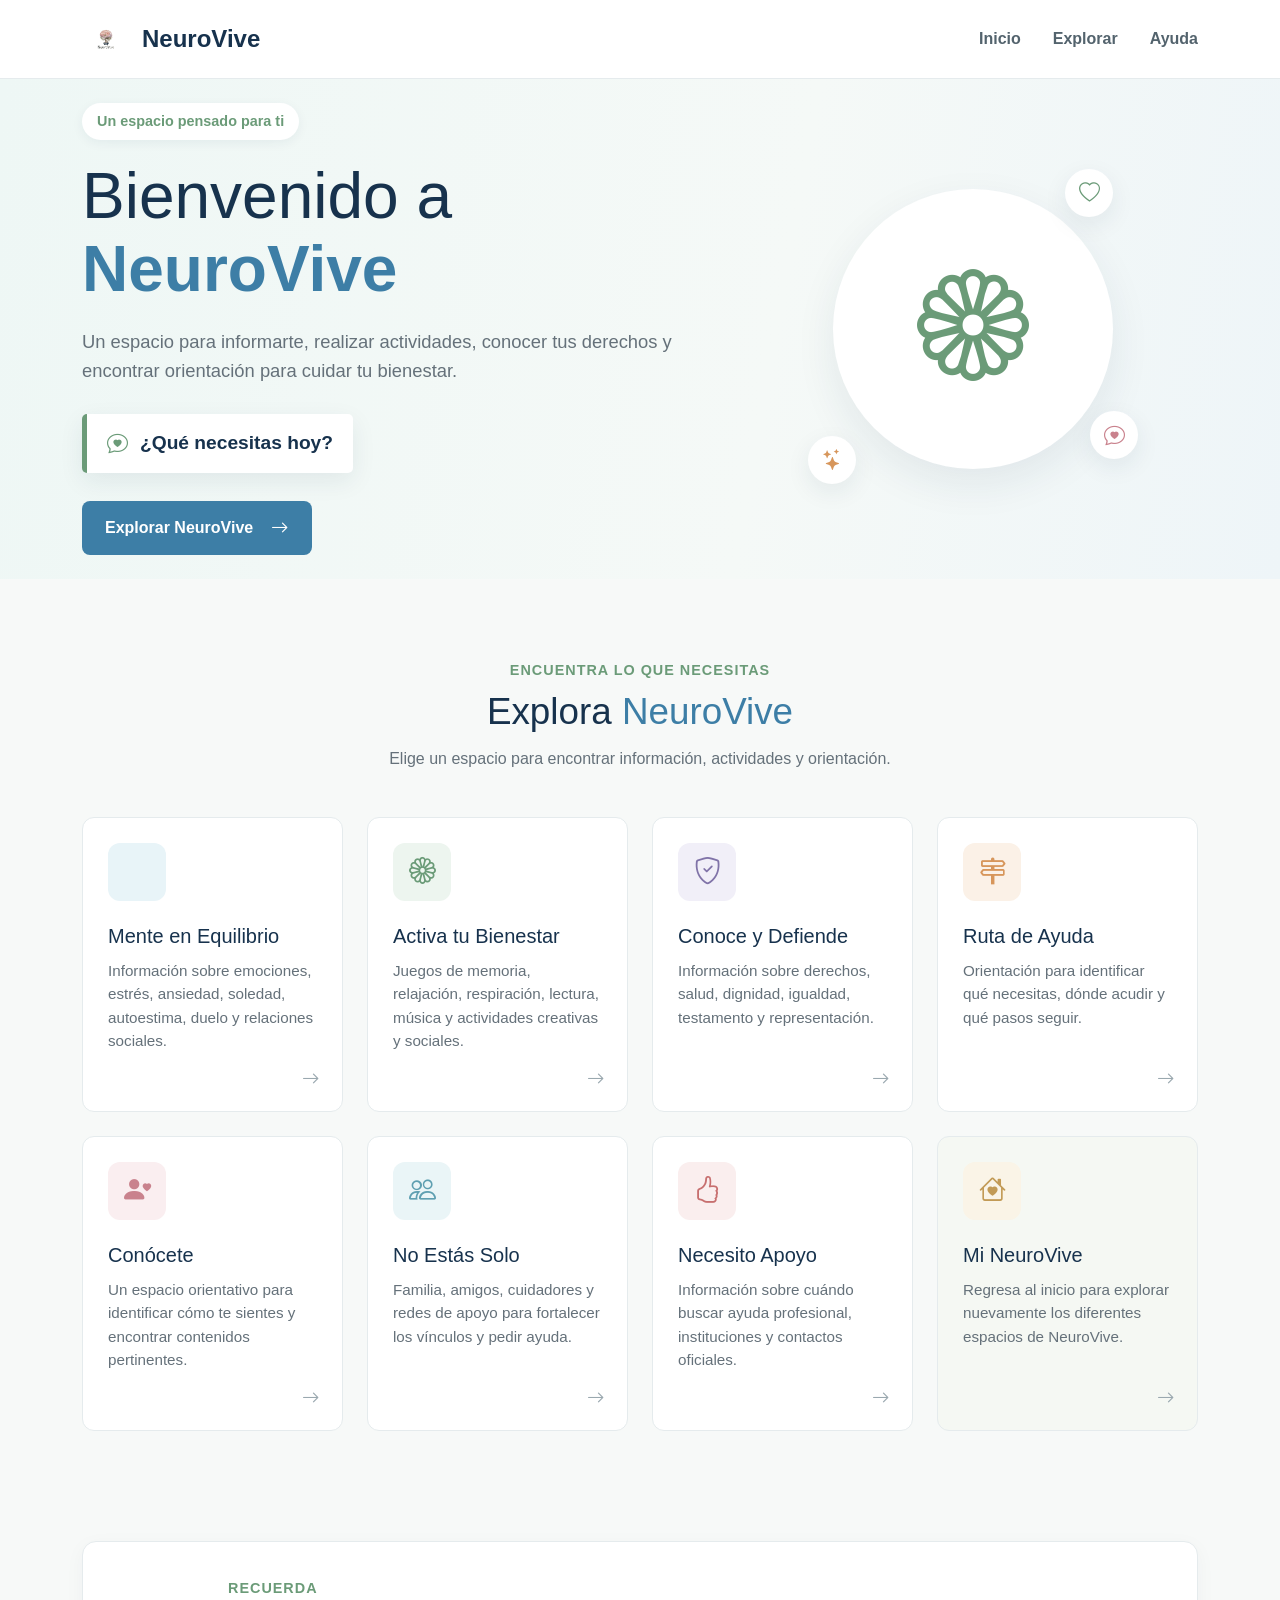
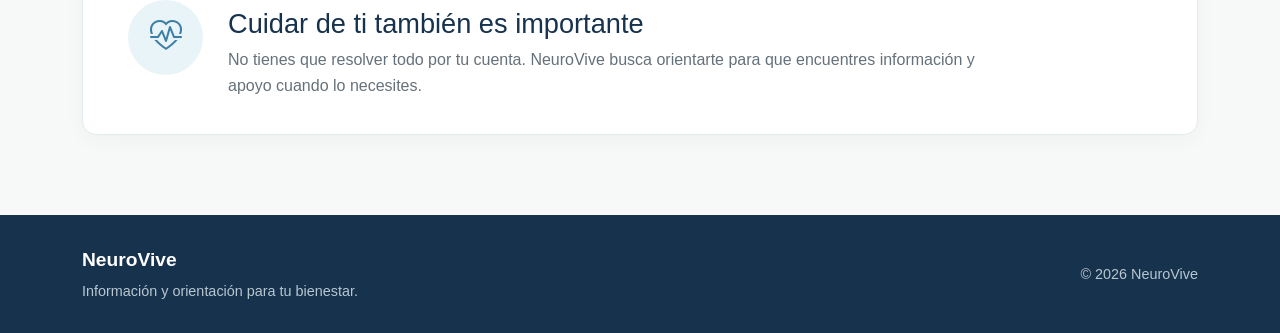
==== commit 2256273b: "Cambios" ====
--- a/index.html
+++ b/index.html
@@ -1,273 +1,714 @@
-
 <!DOCTYPE html>
 <html lang="es">
+
 <head>
+
     <meta charset="UTF-8">
-    <meta name="viewport" content="width=device-width, initial-scale=1.0">
-
-    <title>NeuroVive</title>
+
+    <meta
+        name="viewport"
+        content="width=device-width, initial-scale=1.0"
+    >
+
+    <title>NeuroVive | Tu bienestar importa</title>
+
 
     <!-- Bootstrap -->
-    <link 
-        href="https://cdn.jsdelivr.net/npm/bootstrap@5.3.3/dist/css/bootstrap.min.css" 
+    <link
+        href="https://cdn.jsdelivr.net/npm/bootstrap@5.3.3/dist/css/bootstrap.min.css"
         rel="stylesheet"
     >
 
-    <!-- Iconos Bootstrap -->
-    <link 
-        rel="stylesheet" 
+    <!-- Bootstrap Icons -->
+    <link
+        rel="stylesheet"
         href="https://cdn.jsdelivr.net/npm/bootstrap-icons@1.11.3/font/bootstrap-icons.min.css"
     >
 
     <!-- CSS propio -->
-    <link rel="stylesheet" href="css/style.css">
+    <link
+        rel="stylesheet"
+        href="css/style.css"
+    >
+
 </head>
 
+
 <body>
 
-    <!-- NAVBAR -->
-    <nav class="navbar navbar-expand-lg navbar-neuro">
+
+    <!-- =================================
+         NAVBAR
+    ================================== -->
+
+    <header class="navbar-neuro">
+
+        <div class="container navbar-contenido">
+
+            <a href="index.html" class="logo">
+
+                <img
+                    src="assets//img/NeuroViveLogo.png"
+                    alt="Logo de NeuroVive"
+                >
+
+                <span>NeuroVive</span>
+
+            </a>
+
+
+            <nav>
+
+                <a href="#inicio">
+                    Inicio
+                </a>
+
+                <a href="#apartados">
+                    Explorar
+                </a>
+
+                <a href="#ayuda">
+                    Ayuda
+                </a>
+
+            </nav>
+
+        </div>
+
+    </header>
+
+
+
+    <!-- =================================
+         CONTENIDO
+    ================================== -->
+
+    <main>
+
+
+        <!-- =================================
+             HERO
+        ================================== -->
+
+        <section
+            class="hero"
+            id="inicio"
+        >
+
+            <div class="container">
+
+                <div class="hero-contenido">
+
+
+                    <!-- TEXTO -->
+
+                    <div class="hero-texto">
+
+                        <span class="etiqueta">
+
+                            Un espacio pensado para ti
+
+                        </span>
+
+
+                        <h1>
+
+                            Bienvenido a
+                            <strong>NeuroVive</strong>
+
+                        </h1>
+
+
+                        <p>
+
+                            Un espacio para informarte, realizar
+                            actividades, conocer tus derechos y
+                            encontrar orientación para cuidar
+                            tu bienestar.
+
+                        </p>
+
+
+                        <div class="pregunta">
+
+                            <i class="bi bi-chat-heart"></i>
+
+                            <span>
+                                ¿Qué necesitas hoy?
+                            </span>
+
+                        </div>
+
+
+                        <a
+                            href="#apartados"
+                            class="btn-principal"
+                        >
+
+                            Explorar NeuroVive
+
+                            <i class="bi bi-arrow-right"></i>
+
+                        </a>
+
+                    </div>
+
+
+
+                    <!-- DECORACIÓN -->
+
+                    <div class="hero-decoracion">
+
+                        <div class="circulo-grande">
+
+                            <i class="bi bi-flower1"></i>
+
+                        </div>
+
+
+                        <div class="decoracion decoracion-1">
+
+                            <i class="bi bi-heart"></i>
+
+                        </div>
+
+
+                        <div class="decoracion decoracion-2">
+
+                            <i class="bi bi-stars"></i>
+
+                        </div>
+
+
+                        <div class="decoracion decoracion-3">
+
+                            <i class="bi bi-chat-heart"></i>
+
+                        </div>
+
+                    </div>
+
+                </div>
+
+            </div>
+
+        </section>
+
+
+
+        <!-- =================================
+             APARTADOS
+        ================================== -->
+
+        <section
+            class="apartados"
+            id="apartados"
+        >
+
+            <div class="container">
+
+
+                <!-- TÍTULO -->
+
+                <div class="titulo-seccion">
+
+                    <span class="subtitulo">
+
+                        Encuentra lo que necesitas
+
+                    </span>
+
+
+                    <h2>
+
+                        Explora
+                        <span>NeuroVive</span>
+
+                    </h2>
+
+
+                    <p>
+
+                        Elige un espacio para encontrar
+                        información, actividades y orientación.
+
+                    </p>
+
+                </div>
+
+
+
+                <!-- =================================
+                     TARJETAS
+                ================================== -->
+
+                <div class="row g-4">
+
+
+                    <!-- 1. MENTE EN EQUILIBRIO -->
+
+                    <div class="col-12 col-md-6 col-lg-3">
+
+                        <a
+                            href="cuidate/"
+                            class="tarjeta"
+                        >
+
+                            <div class="icono tarjeta-azul">
+
+                                <i class="bi bi-brain"></i>
+
+                            </div>
+
+
+                            <div class="tarjeta-contenido">
+
+                                <h3>
+                                    Mente en Equilibrio
+                                </h3>
+
+                                <p>
+
+                                    Información sobre emociones,
+                                    estrés, ansiedad, soledad,
+                                    autoestima, duelo y relaciones
+                                    sociales.
+
+                                </p>
+
+                            </div>
+
+
+                            <span class="flecha">
+
+                                <i class="bi bi-arrow-right"></i>
+
+                            </span>
+
+                        </a>
+
+                    </div>
+
+
+
+                    <!-- 2. ACTIVA TU BIENESTAR -->
+
+                    <div class="col-12 col-md-6 col-lg-3">
+
+                        <a
+                            href="desestresate/"
+                            class="tarjeta"
+                        >
+
+                            <div class="icono tarjeta-verde">
+
+                                <i class="bi bi-flower1"></i>
+
+                            </div>
+
+
+                            <div class="tarjeta-contenido">
+
+                                <h3>
+                                    Activa tu Bienestar
+                                </h3>
+
+                                <p>
+
+                                    Juegos de memoria,
+                                    relajación, respiración,
+                                    lectura, música y actividades
+                                    creativas y sociales.
+
+                                </p>
+
+                            </div>
+
+
+                            <span class="flecha">
+
+                                <i class="bi bi-arrow-right"></i>
+
+                            </span>
+
+                        </a>
+
+                    </div>
+
+
+
+                    <!-- 3. CONOCE Y DEFIENDE -->
+
+                    <div class="col-12 col-md-6 col-lg-3">
+
+                        <a
+                            href="informate/"
+                            class="tarjeta"
+                        >
+
+                            <div class="icono tarjeta-morado">
+
+                                <i class="bi bi-shield-check"></i>
+
+                            </div>
+
+
+                            <div class="tarjeta-contenido">
+
+                                <h3>
+                                    Conoce y Defiende
+                                </h3>
+
+                                <p>
+
+                                    Información sobre derechos,
+                                    salud, dignidad, igualdad,
+                                    testamento y representación.
+
+                                </p>
+
+                            </div>
+
+
+                            <span class="flecha">
+
+                                <i class="bi bi-arrow-right"></i>
+
+                            </span>
+
+                        </a>
+
+                    </div>
+
+
+
+                    <!-- 4. RUTA DE AYUDA -->
+
+                    <div class="col-12 col-md-6 col-lg-3">
+
+                        <a
+                            href="#"
+                            class="tarjeta"
+                        >
+
+                            <div class="icono tarjeta-naranja">
+
+                                <i class="bi bi-signpost-2"></i>
+
+                            </div>
+
+
+                            <div class="tarjeta-contenido">
+
+                                <h3>
+                                    Ruta de Ayuda
+                                </h3>
+
+                                <p>
+
+                                    Orientación para identificar
+                                    qué necesitas, dónde acudir
+                                    y qué pasos seguir.
+
+                                </p>
+
+                            </div>
+
+
+                            <span class="flecha">
+
+                                <i class="bi bi-arrow-right"></i>
+
+                            </span>
+
+                        </a>
+
+                    </div>
+
+
+
+                    <!-- 5. CONÓCETE -->
+
+                    <div class="col-12 col-md-6 col-lg-3">
+
+                        <a
+                            href="#"
+                            class="tarjeta"
+                        >
+
+                            <div class="icono tarjeta-rosa">
+
+                                <i class="bi bi-person-heart"></i>
+
+                            </div>
+
+
+                            <div class="tarjeta-contenido">
+
+                                <h3>
+                                    Conócete
+                                </h3>
+
+                                <p>
+
+                                    Un espacio orientativo para
+                                    identificar cómo te sientes y
+                                    encontrar contenidos pertinentes.
+
+                                </p>
+
+                            </div>
+
+
+                            <span class="flecha">
+
+                                <i class="bi bi-arrow-right"></i>
+
+                            </span>
+
+                        </a>
+
+                    </div>
+
+
+
+                    <!-- 6. NO ESTÁS SOLO -->
+
+                    <div class="col-12 col-md-6 col-lg-3">
+
+                        <a
+                            href="#"
+                            class="tarjeta"
+                        >
+
+                            <div class="icono tarjeta-celeste">
+
+                                <i class="bi bi-people"></i>
+
+                            </div>
+
+
+                            <div class="tarjeta-contenido">
+
+                                <h3>
+                                    No Estás Solo
+                                </h3>
+
+                                <p>
+
+                                    Familia, amigos, cuidadores
+                                    y redes de apoyo para fortalecer
+                                    los vínculos y pedir ayuda.
+
+                                </p>
+
+                            </div>
+
+
+                            <span class="flecha">
+
+                                <i class="bi bi-arrow-right"></i>
+
+                            </span>
+
+                        </a>
+
+                    </div>
+
+
+
+                    <!-- 7. NECESITO APOYO -->
+
+                    <div class="col-12 col-md-6 col-lg-3">
+
+                        <a
+                            href="#"
+                            class="tarjeta"
+                        >
+
+                            <div class="icono tarjeta-rojo">
+
+                                <i class="bi bi-hand-thumbs-up"></i>
+
+                            </div>
+
+
+                            <div class="tarjeta-contenido">
+
+                                <h3>
+                                    Necesito Apoyo
+                                </h3>
+
+                                <p>
+
+                                    Información sobre cuándo buscar
+                                    ayuda profesional, instituciones
+                                    y contactos oficiales.
+
+                                </p>
+
+                            </div>
+
+
+                            <span class="flecha">
+
+                                <i class="bi bi-arrow-right"></i>
+
+                            </span>
+
+                        </a>
+
+                    </div>
+
+
+
+                    <!-- 8. MI NEUROVIVE -->
+
+                    <div class="col-12 col-md-6 col-lg-3">
+
+                        <a
+                            href="index.html"
+                            class="tarjeta tarjeta-especial"
+                        >
+
+                            <div class="icono tarjeta-dorado">
+
+                                <i class="bi bi-house-heart"></i>
+
+                            </div>
+
+
+                            <div class="tarjeta-contenido">
+
+                                <h3>
+                                    Mi NeuroVive
+                                </h3>
+
+                                <p>
+
+                                    Regresa al inicio para explorar
+                                    nuevamente los diferentes espacios
+                                    de NeuroVive.
+
+                                </p>
+
+                            </div>
+
+
+                            <span class="flecha">
+
+                                <i class="bi bi-arrow-right"></i>
+
+                            </span>
+
+                        </a>
+
+                    </div>
+
+
+                </div>
+
+            </div>
+
+        </section>
+
+
+
+        <!-- =================================
+             MENSAJE FINAL
+        ================================== -->
+
+        <section
+            class="seccion-ayuda"
+            id="ayuda"
+        >
+
+            <div class="container">
+
+                <div class="ayuda-contenido">
+
+
+                    <div class="ayuda-icono">
+
+                        <i class="bi bi-heart-pulse"></i>
+
+                    </div>
+
+
+                    <div>
+
+                        <span class="subtitulo">
+                            Recuerda
+                        </span>
+
+
+                        <h2>
+                            Cuidar de ti también es importante
+                        </h2>
+
+
+                        <p>
+
+                            No tienes que resolver todo por tu cuenta.
+                            NeuroVive busca orientarte para que encuentres
+                            información y apoyo cuando lo necesites.
+
+                        </p>
+
+                    </div>
+
+                </div>
+
+            </div>
+
+        </section>
+
+    </main>
+
+
+
+    <!-- =================================
+         FOOTER
+    ================================== -->
+
+    <footer>
+
         <div class="container">
 
-            <a class="navbar-brand" href="index.html">
-                <span class="logo-neuro">N</span>
-                <span>NeuroVive</span>
-            </a>
-
-            <button 
-                class="navbar-toggler" 
-                type="button" 
-                data-bs-toggle="collapse" 
-                data-bs-target="#menuPrincipal"
-                aria-controls="menuPrincipal"
-                aria-expanded="false"
-                aria-label="Abrir menú"
-            >
-                <span class="navbar-toggler-icon"></span>
-            </button>
-
-            <div class="collapse navbar-collapse" id="menuPrincipal">
-                <ul class="navbar-nav ms-auto">
-
-                    <li class="nav-item">
-                        <a class="nav-link active" href="index.html">
-                            Inicio
-                        </a>
-                    </li>
-
-                    <li class="nav-item">
-                        <a class="nav-link" href="cuidate/cuidate.html">
-                            Cuídate
-                        </a>
-                    </li>
-
-                    <li class="nav-item">
-                        <a class="nav-link" href="informate/informate.html">
-                            Infórmate
-                        </a>
-                    </li>
-
-                    <li class="nav-item">
-                        <a class="nav-link" href="desestresate/desestresate.html">
-                            Desestrésate
-                        </a>
-                    </li>
-
-                </ul>
+            <div class="footer-contenido">
+
+
+                <div>
+
+                    <strong>
+                        NeuroVive
+                    </strong>
+
+                    <p>
+                        Información y orientación para tu bienestar.
+                    </p>
+
+                </div>
+
+
+                <span>
+                    © 2026 NeuroVive
+                </span>
+
             </div>
 
         </div>
-    </nav>
-
-
-    <!-- PRESENTACIÓN -->
-    <main>
-
-        <section class="bienvenida">
-            <div class="container">
-
-                <div class="row align-items-center">
-
-                    <!-- TEXTO -->
-                    <div class="col-lg-6">
-
-                        <p class="texto-pequeno">
-                            Bienvenido a NeuroVive
-                        </p>
-
-                        <h1>
-                            Cuidar tu mente también es
-                            <span>cuidar de ti.</span>
-                        </h1>
-
-                        <p class="descripcion">
-                            Un espacio pensado para ayudarte a mantener
-                            una vida activa, informarte y encontrar momentos
-                            de tranquilidad en tu día a día.
-                        </p>
-
-                    </div>
-
-
-                    <!-- ILUSTRACIÓN / ESPACIO VISUAL -->
-                    <div class="col-lg-6">
-
-                        <div class="figura-bienvenida">
-
-                            <div class="circulo-icono">
-                                <i class="bi bi-brain"></i>
-                            </div>
-
-                            <div class="mensaje-figura">
-                                <strong>Tu bienestar importa</strong>
-                                <span>Todos los días cuentan.</span>
-                            </div>
-
-                        </div>
-
-                    </div>
-
-                </div>
-
-            </div>
-        </section>
-
-
-        <!-- OPCIONES -->
-        <section class="opciones">
-
-            <div class="container">
-
-                <div class="titulo-seccion">
-                    <p>¿Qué quieres hacer hoy?</p>
-
-                    <h2>
-                        Explora NeuroVive
-                    </h2>
-                </div>
-
-
-                <div class="row g-4 justify-content-center">
-
-                    <!-- CUÍDATE -->
-                    <div class="col-md-4">
-
-                        <a href="cuidate/cuidate.html" class="opcion-card opcion-cuidate">
-
-                            <div class="icono-opcion">
-                                <i class="bi bi-heart-pulse"></i>
-                            </div>
-
-                            <div>
-                                <h3>Cuídate</h3>
-
-                                <p>
-                                    Encuentra consejos y actividades
-                                    para cuidar tu bienestar.
-                                </p>
-                            </div>
-
-                            <span class="flecha">
-                                <i class="bi bi-arrow-right"></i>
-                            </span>
-
-                        </a>
-
-                    </div>
-
-
-                    <!-- INFÓRMATE -->
-                    <div class="col-md-4">
-
-                        <a href="informate/informate.html" class="opcion-card opcion-informate">
-
-                            <div class="icono-opcion">
-                                <i class="bi bi-lightbulb"></i>
-                            </div>
-
-                            <div>
-                                <h3>Infórmate</h3>
-
-                                <p>
-                                    Aprende de manera sencilla sobre
-                                    temas importantes para tu bienestar.
-                                </p>
-                            </div>
-
-                            <span class="flecha">
-                                <i class="bi bi-arrow-right"></i>
-                            </span>
-
-                        </a>
-
-                    </div>
-
-
-                    <!-- DESESTRÉSATE -->
-                    <div class="col-md-4">
-
-                        <a href="desestresate/desestresate.html" class="opcion-card opcion-desestresate">
-
-                            <div class="icono-opcion">
-                                <i class="bi bi-cup-hot"></i>
-                            </div>
-
-                            <div>
-                                <h3>Desestrésate</h3>
-
-                                <p>
-                                    Tómate un momento para relajarte
-                                    y disfrutar de actividades tranquilas.
-                                </p>
-                            </div>
-
-                            <span class="flecha">
-                                <i class="bi bi-arrow-right"></i>
-                            </span>
-
-                        </a>
-
-                    </div>
-
-                </div>
-
-            </div>
-
-        </section>
-
-    </main>
-
-
-    <!-- FOOTER -->
-    <footer class="footer-neuro">
-
-        <div class="container">
-
-            <div class="footer-contenido">
-
-                <div>
-                    <strong>NeuroVive</strong>
-                    <p>
-                        Un espacio para cuidar, aprender y disfrutar.
-                    </p>
-                </div>
-
-                <p class="copyright">
-                    © 2026 NeuroVive
-                </p>
-
-            </div>
-
-        </div>
 
     </footer>
 
 
+
     <!-- Bootstrap JS -->
-    <script 
+
+    <script
         src="https://cdn.jsdelivr.net/npm/bootstrap@5.3.3/dist/js/bootstrap.bundle.min.js">
     </script>
 
 </body>
-</html>
-
+
+</html>
--- a/css/style.css
+++ b/css/style.css
@@ -1,38 +1,72 @@
-
-/* =========================
+/* =========================================
    VARIABLES
-========================= */
+========================================= */
 
 :root {
-    --azul: #315b73;
-    --azul-oscuro: #244456;
-    --azul-claro: #e8f1f4;
-
-    --verde: #668f80;
-    --verde-claro: #edf4f0;
-
-    --amarillo: #d8a84e;
-    --amarillo-claro: #faf3df;
-
-    --texto: #29343a;
-    --texto-suave: #68747a;
+
+    --azul-oscuro: #17324d;
+    --azul: #3d7ea6;
+    --azul-claro: #e8f4f8;
+
+    --verde: #6b9b78;
+    --verde-claro: #edf5ef;
+
+    --morado: #8073a8;
+    --morado-claro: #f1eff8;
+
+    --naranja: #d7965b;
+    --naranja-claro: #fbf1e7;
+
+    --rosa: #c9828d;
+    --rosa-claro: #faeef0;
+
+    --celeste: #5e9fb1;
+    --celeste-claro: #eaf5f7;
+
+    --rojo: #c76f6f;
+    --rojo-claro: #faeeee;
+
+    --dorado: #c29a55;
+    --dorado-claro: #faf4e7;
 
     --blanco: #ffffff;
-    --fondo: #f8f7f3;
-
-    --borde: #e2e3df;
-}
-
-
-/* =========================
-   GENERAL
-========================= */
+
+    --gris-fondo: #f7f9f8;
+    --gris-texto: #65717a;
+
+    --borde: #e5ebed;
+
+    --sombra:
+        0 8px 25px rgba(23, 50, 77, 0.08);
+}
+
+
+/* =========================================
+   RESET
+========================================= */
+
+* {
+    margin: 0;
+    padding: 0;
+    box-sizing: border-box;
+}
+
+html {
+    scroll-behavior: smooth;
+}
 
 body {
-    margin: 0;
-    font-family: Arial, Helvetica, sans-serif;
-    color: var(--texto);
-    background: var(--fondo);
+
+    font-family:
+        Arial,
+        Helvetica,
+        sans-serif;
+
+    background: var(--gris-fondo);
+
+    color: var(--azul-oscuro);
+
+    line-height: 1.6;
 }
 
 a {
@@ -40,414 +74,956 @@
 }
 
 
-/* =========================
+/* =========================================
    NAVBAR
-========================= */
+========================================= */
 
 .navbar-neuro {
+
     background: var(--blanco);
-    border-bottom: 1px solid var(--borde);
-    padding: 15px 0;
-}
-
-.navbar-brand {
-    display: flex;
-    align-items: center;
-    gap: 10px;
+
+    border-bottom:
+        1px solid var(--borde);
+
+    position: sticky;
+
+    top: 0;
+
+    z-index: 1000;
+}
+
+.navbar-contenido {
+
+    min-height: 78px;
+
+    display: flex;
+
+    align-items: center;
+
+    justify-content: space-between;
+}
+
+
+/* LOGO */
+
+.logo {
+
+    display: flex;
+
+    align-items: center;
+
+    gap: 12px;
 
     color: var(--azul-oscuro);
-    font-size: 1.45rem;
+
+    font-size: 1.5rem;
+
     font-weight: 700;
-}
-
-.navbar-brand:hover {
+
+    transition: 0.25s;
+}
+
+.logo:hover {
+    color: var(--azul);
+}
+
+.logo img {
+
+    width: 48px;
+
+    height: 48px;
+
+    object-fit: contain;
+}
+
+
+/* MENU */
+
+.navbar-neuro nav {
+
+    display: flex;
+
+    align-items: center;
+
+    gap: 32px;
+}
+
+.navbar-neuro nav a {
+
+    color: #53636d;
+
+    font-size: 1rem;
+
+    font-weight: 600;
+
+    transition: 0.25s;
+}
+
+.navbar-neuro nav a:hover {
+    color: var(--azul);
+}
+
+
+/* =========================================
+   HERO
+========================================= */
+
+.hero {
+
+    background:
+        linear-gradient(
+            100deg,
+            #eef7f5 0%,
+            #f5f9f7 60%,
+            #eef5f8 100%
+        );
+
+    min-height: 500px;
+
+    display: flex;
+
+    align-items: center;
+
+    overflow: hidden;
+}
+
+.hero-contenido {
+
+    min-height: 500px;
+
+    display: flex;
+
+    align-items: center;
+
+    justify-content: space-between;
+}
+
+
+/* TEXTO */
+
+.hero-texto {
+
+    max-width: 650px;
+}
+
+.etiqueta {
+
+    display: inline-block;
+
+    padding:
+        7px 15px;
+
+    background: var(--blanco);
+
+    color: var(--verde);
+
+    border-radius: 30px;
+
+    font-size: 0.9rem;
+
+    font-weight: 700;
+
+    margin-bottom: 20px;
+
+    box-shadow:
+        0 3px 12px
+        rgba(23, 50, 77, 0.06);
+}
+
+.hero h1 {
+
+    font-size:
+        clamp(2.3rem, 5vw, 4rem);
+
+    line-height: 1.15;
+
+    font-weight: 400;
+
+    margin-bottom: 20px;
+}
+
+.hero h1 strong {
+
+    color: var(--azul);
+
+    font-weight: 700;
+}
+
+.hero p {
+
+    max-width: 590px;
+
+    color: var(--gris-texto);
+
+    font-size: 1.15rem;
+
+    margin-bottom: 28px;
+}
+
+
+/* =========================================
+   PREGUNTA
+========================================= */
+
+.pregunta {
+
+    display: inline-flex;
+
+    align-items: center;
+
+    gap: 12px;
+
+    background: var(--blanco);
+
+    border-left:
+        5px solid var(--verde);
+
+    padding:
+        13px 20px;
+
+    margin-bottom: 28px;
+
+    box-shadow: var(--sombra);
+
+    border-radius: 5px;
+}
+
+.pregunta i {
+
+    color: var(--verde);
+
+    font-size: 1.3rem;
+}
+
+.pregunta span {
+
+    font-size: 1.2rem;
+
+    font-weight: 700;
+
     color: var(--azul-oscuro);
 }
 
-.logo-neuro {
-    width: 38px;
-    height: 38px;
-
-    display: flex;
-    align-items: center;
+
+/* =========================================
+   BOTÓN PRINCIPAL
+========================================= */
+
+.btn-principal {
+
+    display: flex;
+
+    align-items: center;
+
     justify-content: center;
 
-    border-radius: 9px;
+    width: fit-content;
+
+    gap: 18px;
+
+    padding:
+        13px 23px;
 
     background: var(--azul);
-    color: white;
-
-    font-size: 1.2rem;
-    font-weight: bold;
-}
-
-.nav-link {
-    color: #566168;
-    font-size: 1.05rem;
-    margin-left: 18px;
-    padding: 8px 4px !important;
-}
-
-.nav-link:hover,
-.nav-link.active {
+
+    color: var(--blanco);
+
+    border-radius: 8px;
+
+    font-weight: 700;
+
+    transition: 0.25s;
+}
+
+.btn-principal:hover {
+
+    background:
+        var(--azul-oscuro);
+
+    color: var(--blanco);
+
+    transform:
+        translateY(-2px);
+}
+
+.btn-principal i {
+
+    font-size: 1.1rem;
+}
+
+
+/* =========================================
+   DECORACIÓN HERO
+========================================= */
+
+.hero-decoracion {
+
+    width: 350px;
+
+    height: 350px;
+
+    position: relative;
+
+    margin-right: 50px;
+}
+
+.circulo-grande {
+
+    width: 280px;
+
+    height: 280px;
+
+    border-radius: 50%;
+
+    background: var(--blanco);
+
+    display: flex;
+
+    align-items: center;
+
+    justify-content: center;
+
+    box-shadow:
+        0 15px 40px
+        rgba(23, 50, 77, 0.08);
+
+    position: absolute;
+
+    top: 35px;
+
+    left: 35px;
+}
+
+.circulo-grande i {
+
+    font-size: 7rem;
+
+    color: var(--verde);
+}
+
+
+/* =========================================
+   DECORACIONES
+========================================= */
+
+.decoracion {
+
+    position: absolute;
+
+    width: 48px;
+
+    height: 48px;
+
+    background: var(--blanco);
+
+    border-radius: 50%;
+
+    display: flex;
+
+    align-items: center;
+
+    justify-content: center;
+
+    box-shadow: var(--sombra);
+
+    font-size: 1.3rem;
+}
+
+.decoracion-1 {
+
+    top: 15px;
+
+    right: 35px;
+
+    color: var(--verde);
+}
+
+.decoracion-2 {
+
+    bottom: 20px;
+
+    left: 10px;
+
+    color: var(--naranja);
+}
+
+.decoracion-3 {
+
+    bottom: 45px;
+
+    right: 10px;
+
+    color: var(--rosa);
+}
+
+
+/* =========================================
+   APARTADOS
+========================================= */
+
+.apartados {
+
+    padding:
+        80px 0;
+}
+
+.titulo-seccion {
+
+    text-align: center;
+
+    max-width: 700px;
+
+    margin:
+        0 auto 45px;
+}
+
+.subtitulo {
+
+    display: block;
+
+    color: var(--verde);
+
+    font-size: 0.9rem;
+
+    font-weight: 700;
+
+    text-transform: uppercase;
+
+    letter-spacing: 1px;
+
+    margin-bottom: 8px;
+}
+
+.titulo-seccion h2 {
+
+    font-size: 2.3rem;
+
+    margin-bottom: 12px;
+}
+
+.titulo-seccion h2 span {
+
     color: var(--azul);
 }
 
-
-/* =========================
-   BIENVENIDA
-========================= */
-
-.bienvenida {
-    padding: 80px 0 75px;
+.titulo-seccion p {
+
+    color: var(--gris-texto);
+
+    margin-bottom: 0;
+}
+
+
+/* =========================================
+   TARJETAS
+========================================= */
+
+.tarjeta {
+
+    height: 100%;
+
+    min-height: 295px;
+
+    display: flex;
+
+    flex-direction: column;
+
+    background: var(--blanco);
+
+    border:
+        1px solid var(--borde);
+
+    border-radius: 12px;
+
+    padding: 25px;
+
+    position: relative;
+
+    color: var(--azul-oscuro);
+
+    transition:
+        transform 0.25s,
+        box-shadow 0.25s,
+        border-color 0.25s;
+}
+
+.tarjeta:hover {
+
+    transform:
+        translateY(-5px);
+
+    box-shadow: var(--sombra);
+
+    border-color:
+        transparent;
+
+    color: var(--azul-oscuro);
+}
+
+
+/* =========================================
+   ICONOS DE TARJETAS
+========================================= */
+
+.icono {
+
+    width: 58px;
+
+    height: 58px;
+
+    border-radius: 12px;
+
+    display: flex;
+
+    align-items: center;
+
+    justify-content: center;
+
+    font-size: 1.7rem;
+
+    margin-bottom: 22px;
+}
+
+
+/* COLORES */
+
+.tarjeta-azul {
     background: var(--azul-claro);
-}
-
-.texto-pequeno {
-    margin-bottom: 15px;
-
     color: var(--azul);
-    font-size: 1.05rem;
-    font-weight: 700;
-}
-
-.bienvenida h1 {
-    max-width: 600px;
-
-    font-size: clamp(2.3rem, 4vw, 3.6rem);
-    line-height: 1.15;
-
-    font-weight: 700;
-    margin-bottom: 25px;
-
-    color: var(--azul-oscuro);
-}
-
-.bienvenida h1 span {
-    color: var(--verde);
-}
-
-.descripcion {
-    max-width: 570px;
-
-    color: var(--texto-suave);
-    font-size: 1.2rem;
-    line-height: 1.7;
-
-    margin: 0;
-}
-
-
-/* =========================
-   ELEMENTO VISUAL
-========================= */
-
-.figura-bienvenida {
-    min-height: 310px;
-
-    display: flex;
-    flex-direction: column;
-    align-items: center;
-    justify-content: center;
-
-    position: relative;
-}
-
-.circulo-icono {
-    width: 190px;
-    height: 190px;
-
-    border-radius: 50%;
-
-    display: flex;
-    align-items: center;
-    justify-content: center;
-
-    background: white;
-
-    box-shadow: 0 15px 35px rgba(36, 68, 86, 0.12);
-}
-
-.circulo-icono i {
-    font-size: 6rem;
-    color: var(--azul);
-}
-
-.mensaje-figura {
-    background: white;
-
-    padding: 13px 22px;
-
-    border-radius: 8px;
-
-    display: flex;
-    flex-direction: column;
-
-    position: relative;
-    margin-top: -15px;
-
-    box-shadow: 0 8px 20px rgba(0, 0, 0, 0.08);
-}
-
-.mensaje-figura strong {
-    color: var(--azul-oscuro);
-    font-size: 1rem;
-}
-
-.mensaje-figura span {
-    color: var(--texto-suave);
-    font-size: .9rem;
-    margin-top: 3px;
-}
-
-
-/* =========================
-   OPCIONES
-========================= */
-
-.opciones {
-    padding: 75px 0 85px;
-    background: var(--fondo);
-}
-
-.titulo-seccion {
-    text-align: center;
-    margin-bottom: 40px;
-}
-
-.titulo-seccion p {
-    color: var(--texto-suave);
-    margin-bottom: 6px;
-    font-size: 1rem;
-}
-
-.titulo-seccion h2 {
-    margin: 0;
-
-    color: var(--azul-oscuro);
-
-    font-size: 2rem;
-    font-weight: 700;
-}
-
-
-/* =========================
-   TARJETAS
-========================= */
-
-.opcion-card {
-    min-height: 280px;
-
-    padding: 30px;
-
-    border: 1px solid var(--borde);
-    border-radius: 12px;
-
-    display: flex;
-    flex-direction: column;
-
-    position: relative;
-
-    background: white;
-
-    transition: transform .2s ease, box-shadow .2s ease;
-}
-
-.opcion-card:hover {
-    transform: translateY(-5px);
-
-    box-shadow: 0 12px 30px rgba(0, 0, 0, .08);
-}
-
-.icono-opcion {
-    width: 62px;
-    height: 62px;
-
-    display: flex;
-    align-items: center;
-    justify-content: center;
-
-    border-radius: 10px;
-
-    margin-bottom: 25px;
-}
-
-.icono-opcion i {
-    font-size: 1.9rem;
-}
-
-.opcion-card h3 {
-    margin-bottom: 12px;
-
-    color: var(--azul-oscuro);
-
-    font-size: 1.55rem;
-}
-
-.opcion-card p {
-    max-width: 290px;
-
-    margin: 0;
-
-    color: var(--texto-suave);
-
-    font-size: 1.05rem;
-    line-height: 1.6;
-}
-
-.flecha {
-    margin-top: auto;
-    padding-top: 25px;
-
-    color: var(--texto-suave);
-
-    font-size: 1.3rem;
-}
-
-
-/* =========================
-   COLORES DE CADA OPCIÓN
-========================= */
-
-.opcion-cuidate {
-    border-top: 5px solid var(--verde);
-}
-
-.opcion-cuidate .icono-opcion {
+}
+
+.tarjeta-verde {
     background: var(--verde-claro);
     color: var(--verde);
 }
 
-.opcion-informate {
-    border-top: 5px solid var(--azul);
-}
-
-.opcion-informate .icono-opcion {
-    background: var(--azul-claro);
+.tarjeta-morado {
+    background: var(--morado-claro);
+    color: var(--morado);
+}
+
+.tarjeta-naranja {
+    background: var(--naranja-claro);
+    color: var(--naranja);
+}
+
+.tarjeta-rosa {
+    background: var(--rosa-claro);
+    color: var(--rosa);
+}
+
+.tarjeta-celeste {
+    background: var(--celeste-claro);
+    color: var(--celeste);
+}
+
+.tarjeta-rojo {
+    background: var(--rojo-claro);
+    color: var(--rojo);
+}
+
+.tarjeta-dorado {
+    background: var(--dorado-claro);
+    color: var(--dorado);
+}
+
+
+/* =========================================
+   CONTENIDO TARJETA
+========================================= */
+
+.tarjeta-contenido {
+
+    flex: 1;
+}
+
+.tarjeta h3 {
+
+    font-size: 1.25rem;
+
+    line-height: 1.3;
+
+    margin-bottom: 10px;
+}
+
+.tarjeta p {
+
+    color: var(--gris-texto);
+
+    font-size: 0.95rem;
+
+    margin: 0;
+
+    line-height: 1.55;
+}
+
+
+/* =========================================
+   FLECHA
+========================================= */
+
+.flecha {
+
+    position: absolute;
+
+    right: 22px;
+
+    bottom: 18px;
+
+    font-size: 1.1rem;
+
+    color: #9aa8af;
+
+    transition: 0.25s;
+}
+
+.tarjeta:hover .flecha {
+
     color: var(--azul);
-}
-
-.opcion-desestresate {
-    border-top: 5px solid var(--amarillo);
-}
-
-.opcion-desestresate .icono-opcion {
-    background: var(--amarillo-claro);
-    color: var(--amarillo);
-}
-
-
-/* =========================
+
+    transform:
+        translateX(4px);
+}
+
+
+/* =========================================
+   TARJETA MI NEUROVIVE
+========================================= */
+
+.tarjeta-especial {
+
+    background:
+        #f5f8f3;
+}
+
+
+/* =========================================
+   SECCIÓN AYUDA
+========================================= */
+
+.seccion-ayuda {
+
+    padding:
+        30px 0 80px;
+}
+
+.ayuda-contenido {
+
+    background: var(--blanco);
+
+    border:
+        1px solid var(--borde);
+
+    border-radius: 14px;
+
+    padding:
+        35px 45px;
+
+    display: flex;
+
+    align-items: center;
+
+    gap: 25px;
+
+    box-shadow:
+        0 5px 20px
+        rgba(23, 50, 77, 0.04);
+}
+
+.ayuda-icono {
+
+    min-width: 75px;
+
+    height: 75px;
+
+    background:
+        var(--azul-claro);
+
+    color: var(--azul);
+
+    border-radius: 50%;
+
+    display: flex;
+
+    align-items: center;
+
+    justify-content: center;
+
+    font-size: 2rem;
+}
+
+.ayuda-contenido h2 {
+
+    font-size: 1.7rem;
+
+    margin-bottom: 7px;
+}
+
+.ayuda-contenido p {
+
+    color: var(--gris-texto);
+
+    margin: 0;
+
+    max-width: 750px;
+}
+
+
+/* =========================================
    FOOTER
-========================= */
-
-.footer-neuro {
-    padding: 28px 0;
-
-    background: var(--azul-oscuro);
-    color: white;
+========================================= */
+
+footer {
+
+    background:
+        var(--azul-oscuro);
+
+    color:
+        var(--blanco);
+
+    padding:
+        30px 0;
 }
 
 .footer-contenido {
-    display: flex;
+
+    display: flex;
+
+    align-items: center;
+
     justify-content: space-between;
-    align-items: center;
-
-    gap: 20px;
 }
 
 .footer-contenido strong {
-    font-size: 1.15rem;
+
+    font-size: 1.2rem;
 }
 
 .footer-contenido p {
-    margin: 5px 0 0;
-
-    color: #d6dfe3;
-    font-size: .9rem;
-}
-
-.copyright {
-    margin: 0 !important;
-}
-
-
-/* =========================
+
+    color: #b8c7d0;
+
+    margin:
+        5px 0 0;
+
+    font-size: 0.9rem;
+}
+
+.footer-contenido > span {
+
+    color: #b8c7d0;
+
+    font-size: 0.9rem;
+}
+
+
+/* =========================================
    TABLET
-========================= */
+========================================= */
 
 @media (max-width: 991px) {
 
-    .bienvenida {
-        padding: 60px 0;
-    }
-
-    .figura-bienvenida {
-        margin-top: 45px;
-    }
-
-    .nav-link {
-        margin-left: 0;
-        padding: 10px 0 !important;
-    }
-}
-
-
-/* =========================
+    .hero-decoracion {
+
+        width: 280px;
+
+        height: 280px;
+
+        margin-right: 0;
+    }
+
+    .circulo-grande {
+
+        width: 230px;
+
+        height: 230px;
+    }
+
+    .circulo-grande i {
+
+        font-size: 6rem;
+    }
+
+}
+
+
+/* =========================================
    CELULAR
-========================= */
+========================================= */
 
 @media (max-width: 767px) {
 
-    .navbar-neuro {
-        padding: 12px 0;
-    }
-
-    .bienvenida {
-        padding: 50px 0;
+    /* NAV */
+
+    .navbar-contenido {
+
+        padding-top: 14px;
+
+        padding-bottom: 14px;
+    }
+
+    .navbar-neuro nav {
+
+        gap: 15px;
+    }
+
+    .navbar-neuro nav a {
+
+        font-size: 0.85rem;
+    }
+
+    .logo {
+
+        font-size: 1.25rem;
+    }
+
+    .logo img {
+
+        width: 42px;
+
+        height: 42px;
+    }
+
+
+    /* HERO */
+
+    .hero {
+
+        padding:
+            55px 0;
+    }
+
+    .hero-contenido {
+
+        min-height: auto;
+
+        flex-direction: column;
+
         text-align: center;
     }
 
-    .bienvenida h1 {
-        font-size: 2.35rem;
-    }
-
-    .descripcion {
-        font-size: 1.08rem;
-    }
-
-    .figura-bienvenida {
+    .hero-texto {
+
+        display: flex;
+
+        flex-direction: column;
+
+        align-items: center;
+    }
+
+    .hero p {
+
+        font-size: 1rem;
+    }
+
+    .pregunta {
+
+        width: 100%;
+
+        justify-content: center;
+
+        text-align: center;
+    }
+
+    .hero-decoracion {
+
+        margin-top: 40px;
+
+        width: 250px;
+
+        height: 250px;
+    }
+
+    .circulo-grande {
+
+        width: 200px;
+
+        height: 200px;
+
+        top: 25px;
+
+        left: 25px;
+    }
+
+    .circulo-grande i {
+
+        font-size: 5rem;
+    }
+
+
+    /* APARTADOS */
+
+    .apartados {
+
+        padding:
+            60px 0;
+    }
+
+    .titulo-seccion h2 {
+
+        font-size: 2rem;
+    }
+
+
+    /* TARJETAS */
+
+    .tarjeta {
+
         min-height: 260px;
-        margin-top: 25px;
-    }
-
-    .circulo-icono {
-        width: 150px;
-        height: 150px;
-    }
-
-    .circulo-icono i {
-        font-size: 4.7rem;
-    }
-
-    .opciones {
-        padding: 55px 0;
+    }
+
+
+    /* AYUDA */
+
+    .ayuda-contenido {
+
+        padding: 28px;
+
+        flex-direction: column;
+
+        text-align: center;
+    }
+
+
+    /* FOOTER */
+
+    .footer-contenido {
+
+        flex-direction: column;
+
+        gap: 15px;
+
+        text-align: center;
+    }
+
+}
+
+
+/* =========================================
+   CELULARES PEQUEÑOS
+========================================= */
+
+@media (max-width: 480px) {
+
+    .navbar-neuro nav a:nth-child(2) {
+
+        display: none;
+    }
+
+    .hero h1 {
+
+        font-size: 2.2rem;
     }
 
     .titulo-seccion h2 {
+
         font-size: 1.8rem;
     }
 
-    .opcion-card {
-        min-height: 250px;
-        padding: 25px;
-    }
-
-    .footer-contenido {
-        flex-direction: column;
-        align-items: flex-start;
-    }
-}
-
-
-
+    .tarjeta {
+
+        padding: 22px;
+    }
+
+}
+
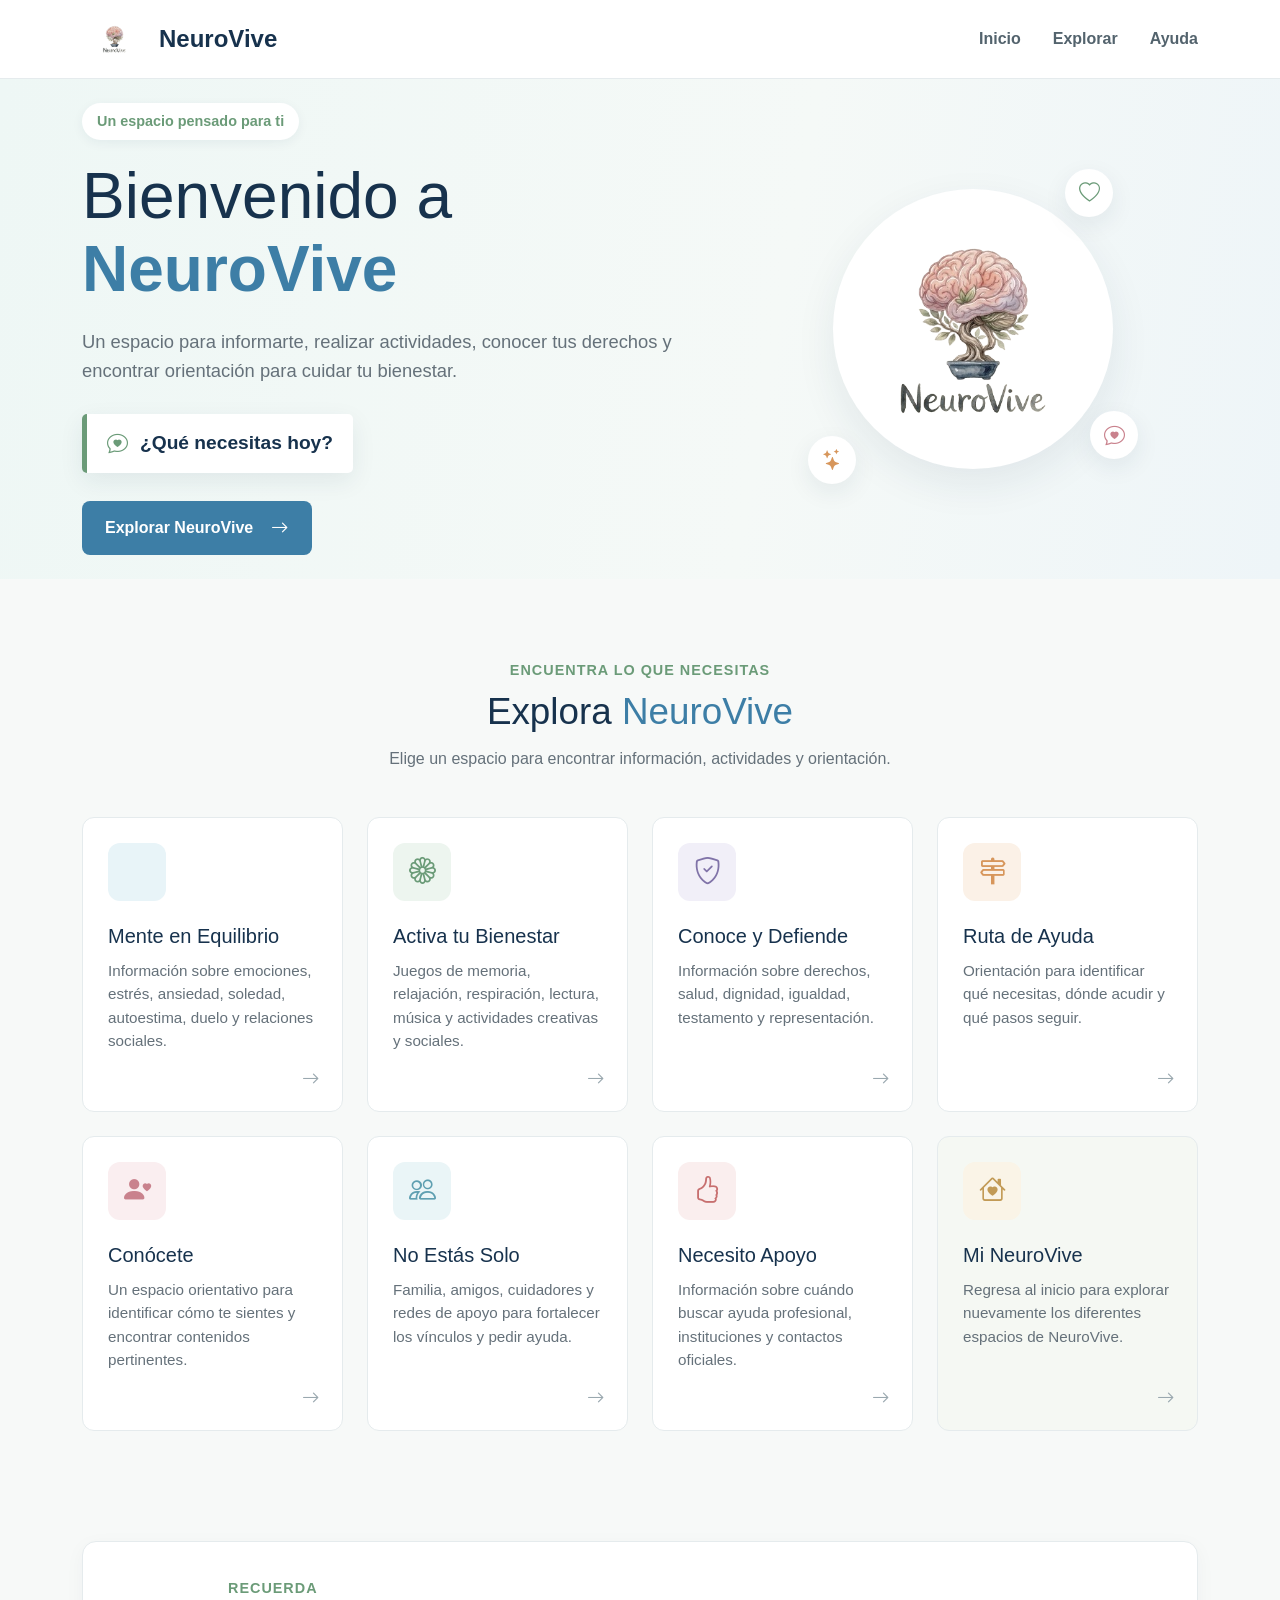
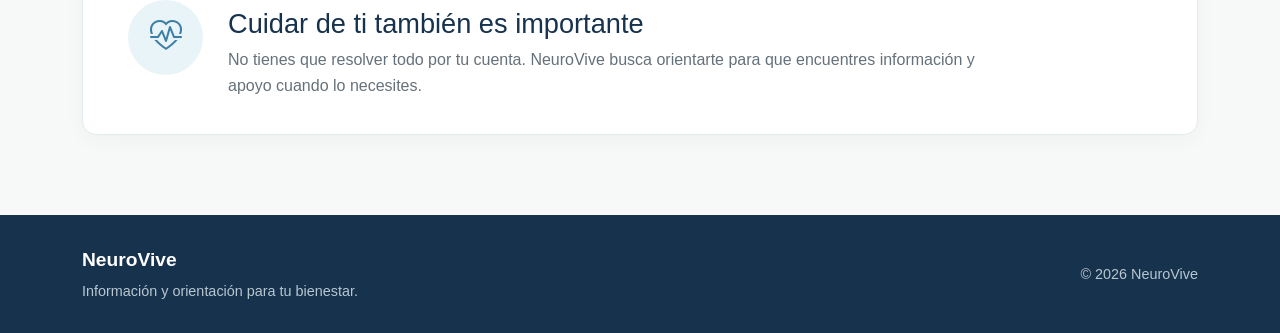
==== commit 4982a254: "MayoresCambios" ====
--- a/index.html
+++ b/index.html
@@ -2,713 +2,278 @@
 <html lang="es">
 
 <head>
-
     <meta charset="UTF-8">
-
-    <meta
-        name="viewport"
-        content="width=device-width, initial-scale=1.0"
-    >
-
+    <meta name="viewport" content="width=device-width, initial-scale=1.0">
     <title>NeuroVive | Tu bienestar importa</title>
 
-
     <!-- Bootstrap -->
-    <link
-        href="https://cdn.jsdelivr.net/npm/bootstrap@5.3.3/dist/css/bootstrap.min.css"
-        rel="stylesheet"
-    >
+    <link href="https://cdn.jsdelivr.net/npm/bootstrap@5.3.3/dist/css/bootstrap.min.css" rel="stylesheet">
 
     <!-- Bootstrap Icons -->
-    <link
-        rel="stylesheet"
-        href="https://cdn.jsdelivr.net/npm/bootstrap-icons@1.11.3/font/bootstrap-icons.min.css"
-    >
+    <link rel="stylesheet" href="https://cdn.jsdelivr.net/npm/bootstrap-icons@1.11.3/font/bootstrap-icons.min.css">
 
     <!-- CSS propio -->
-    <link
-        rel="stylesheet"
-        href="css/style.css"
-    >
-
+    <link rel="stylesheet" href="css/style.css">
 </head>
 
-
 <body>
-
 
     <!-- =================================
          NAVBAR
     ================================== -->
-
     <header class="navbar-neuro">
-
         <div class="container navbar-contenido">
-
             <a href="index.html" class="logo">
-
-                <img
-                    src="assets//img/NeuroViveLogo.png"
-                    alt="Logo de NeuroVive"
-                >
-
+                <img src="assets/img/NeuroViveLogo.png" alt="Logo de NeuroVive">
                 <span>NeuroVive</span>
-
             </a>
 
-
             <nav>
-
-                <a href="#inicio">
-                    Inicio
-                </a>
-
-                <a href="#apartados">
-                    Explorar
-                </a>
-
-                <a href="#ayuda">
-                    Ayuda
-                </a>
-
+                <a href="#inicio">Inicio</a>
+                <a href="#apartados">Explorar</a>
+                <a href="#ayuda">Ayuda</a>
             </nav>
-
         </div>
-
     </header>
-
-
 
     <!-- =================================
          CONTENIDO
     ================================== -->
-
     <main>
-
 
         <!-- =================================
              HERO
         ================================== -->
-
-        <section
-            class="hero"
-            id="inicio"
-        >
-
+        <section class="hero" id="inicio">
             <div class="container">
-
                 <div class="hero-contenido">
 
-
                     <!-- TEXTO -->
-
                     <div class="hero-texto">
-
-                        <span class="etiqueta">
-
-                            Un espacio pensado para ti
-
-                        </span>
-
-
-                        <h1>
-
-                            Bienvenido a
-                            <strong>NeuroVive</strong>
-
-                        </h1>
-
-
+                        <span class="etiqueta">Un espacio pensado para ti</span>
+                        <h1>Bienvenido a <strong>NeuroVive</strong></h1>
                         <p>
-
-                            Un espacio para informarte, realizar
-                            actividades, conocer tus derechos y
-                            encontrar orientación para cuidar
-                            tu bienestar.
-
+                            Un espacio para informarte, realizar actividades, conocer tus derechos y encontrar orientación para cuidar tu bienestar.
                         </p>
 
-
                         <div class="pregunta">
-
                             <i class="bi bi-chat-heart"></i>
-
-                            <span>
-                                ¿Qué necesitas hoy?
-                            </span>
-
-                        </div>
-
-
-                        <a
-                            href="#apartados"
-                            class="btn-principal"
-                        >
-
+                            <span>¿Qué necesitas hoy?</span>
+                        </div>
+
+                        <a href="#apartados" class="btn-principal">
                             Explorar NeuroVive
-
                             <i class="bi bi-arrow-right"></i>
-
-                        </a>
-
-                    </div>
-
-
-
-                    <!-- DECORACIÓN -->
-
+                        </a>
+                    </div>
+
+                    <!-- LOGO DECORATIVO -->
                     <div class="hero-decoracion">
-
                         <div class="circulo-grande">
-
-                            <i class="bi bi-flower1"></i>
-
-                        </div>
-
+                            <img src="assets/img/NeuroViveLogo.png" alt="Logo de NeuroVive">
+                        </div>
 
                         <div class="decoracion decoracion-1">
-
                             <i class="bi bi-heart"></i>
-
-                        </div>
-
+                        </div>
 
                         <div class="decoracion decoracion-2">
-
                             <i class="bi bi-stars"></i>
-
-                        </div>
-
+                        </div>
 
                         <div class="decoracion decoracion-3">
-
                             <i class="bi bi-chat-heart"></i>
-
-                        </div>
-
-                    </div>
-
-                </div>
-
-            </div>
-
+                        </div>
+                    </div>
+                </div>
+            </div>
         </section>
-
-
 
         <!-- =================================
              APARTADOS
         ================================== -->
-
-        <section
-            class="apartados"
-            id="apartados"
-        >
-
+        <section class="apartados" id="apartados">
             <div class="container">
 
-
                 <!-- TÍTULO -->
-
                 <div class="titulo-seccion">
-
-                    <span class="subtitulo">
-
-                        Encuentra lo que necesitas
-
-                    </span>
-
-
-                    <h2>
-
-                        Explora
-                        <span>NeuroVive</span>
-
-                    </h2>
-
-
-                    <p>
-
-                        Elige un espacio para encontrar
-                        información, actividades y orientación.
-
-                    </p>
-
-                </div>
-
-
-
-                <!-- =================================
-                     TARJETAS
-                ================================== -->
-
+                    <span class="subtitulo">Encuentra lo que necesitas</span>
+                    <h2>Explora <span>NeuroVive</span></h2>
+                    <p>Elige un espacio para encontrar información, actividades y orientación.</p>
+                </div>
+
+                <!-- TARJETAS -->
                 <div class="row g-4">
 
-
                     <!-- 1. MENTE EN EQUILIBRIO -->
-
-                    <div class="col-12 col-md-6 col-lg-3">
-
-                        <a
-                            href="cuidate/"
-                            class="tarjeta"
-                        >
-
+                    <div class="col-12 col-md-6 col-lg-3">
+                        <a href="mente-en-equilibrio.html" class="tarjeta">
                             <div class="icono tarjeta-azul">
-
                                 <i class="bi bi-brain"></i>
-
-                            </div>
-
-
-                            <div class="tarjeta-contenido">
-
-                                <h3>
-                                    Mente en Equilibrio
-                                </h3>
-
-                                <p>
-
-                                    Información sobre emociones,
-                                    estrés, ansiedad, soledad,
-                                    autoestima, duelo y relaciones
-                                    sociales.
-
-                                </p>
-
-                            </div>
-
-
-                            <span class="flecha">
-
-                                <i class="bi bi-arrow-right"></i>
-
-                            </span>
-
-                        </a>
-
-                    </div>
-
-
+                            </div>
+                            <div class="tarjeta-contenido">
+                                <h3>Mente en Equilibrio</h3>
+                                <p>Información sobre emociones, estrés, ansiedad, soledad, autoestima, duelo y relaciones sociales.</p>
+                            </div>
+                            <span class="flecha">
+                                <i class="bi bi-arrow-right"></i>
+                            </span>
+                        </a>
+                    </div>
 
                     <!-- 2. ACTIVA TU BIENESTAR -->
-
-                    <div class="col-12 col-md-6 col-lg-3">
-
-                        <a
-                            href="desestresate/"
-                            class="tarjeta"
-                        >
-
+                    <div class="col-12 col-md-6 col-lg-3">
+                        <a href="activa-tu-bienestar.html" class="tarjeta">
                             <div class="icono tarjeta-verde">
-
                                 <i class="bi bi-flower1"></i>
-
-                            </div>
-
-
-                            <div class="tarjeta-contenido">
-
-                                <h3>
-                                    Activa tu Bienestar
-                                </h3>
-
-                                <p>
-
-                                    Juegos de memoria,
-                                    relajación, respiración,
-                                    lectura, música y actividades
-                                    creativas y sociales.
-
-                                </p>
-
-                            </div>
-
-
-                            <span class="flecha">
-
-                                <i class="bi bi-arrow-right"></i>
-
-                            </span>
-
-                        </a>
-
-                    </div>
-
-
+                            </div>
+                            <div class="tarjeta-contenido">
+                                <h3>Activa tu Bienestar</h3>
+                                <p>Juegos de memoria, relajación, respiración, lectura, música y actividades creativas y sociales.</p>
+                            </div>
+                            <span class="flecha">
+                                <i class="bi bi-arrow-right"></i>
+                            </span>
+                        </a>
+                    </div>
 
                     <!-- 3. CONOCE Y DEFIENDE -->
-
-                    <div class="col-12 col-md-6 col-lg-3">
-
-                        <a
-                            href="informate/"
-                            class="tarjeta"
-                        >
-
+                    <div class="col-12 col-md-6 col-lg-3">
+                        <a href="conoce-y-defiende.html" class="tarjeta">
                             <div class="icono tarjeta-morado">
-
                                 <i class="bi bi-shield-check"></i>
-
-                            </div>
-
-
-                            <div class="tarjeta-contenido">
-
-                                <h3>
-                                    Conoce y Defiende
-                                </h3>
-
-                                <p>
-
-                                    Información sobre derechos,
-                                    salud, dignidad, igualdad,
-                                    testamento y representación.
-
-                                </p>
-
-                            </div>
-
-
-                            <span class="flecha">
-
-                                <i class="bi bi-arrow-right"></i>
-
-                            </span>
-
-                        </a>
-
-                    </div>
-
-
+                            </div>
+                            <div class="tarjeta-contenido">
+                                <h3>Conoce y Defiende</h3>
+                                <p>Información sobre derechos, salud, dignidad, igualdad, testamento y representación.</p>
+                            </div>
+                            <span class="flecha">
+                                <i class="bi bi-arrow-right"></i>
+                            </span>
+                        </a>
+                    </div>
 
                     <!-- 4. RUTA DE AYUDA -->
-
-                    <div class="col-12 col-md-6 col-lg-3">
-
-                        <a
-                            href="#"
-                            class="tarjeta"
-                        >
-
+                    <div class="col-12 col-md-6 col-lg-3">
+                        <a href="ruta-de-ayuda.html" class="tarjeta">
                             <div class="icono tarjeta-naranja">
-
                                 <i class="bi bi-signpost-2"></i>
-
-                            </div>
-
-
-                            <div class="tarjeta-contenido">
-
-                                <h3>
-                                    Ruta de Ayuda
-                                </h3>
-
-                                <p>
-
-                                    Orientación para identificar
-                                    qué necesitas, dónde acudir
-                                    y qué pasos seguir.
-
-                                </p>
-
-                            </div>
-
-
-                            <span class="flecha">
-
-                                <i class="bi bi-arrow-right"></i>
-
-                            </span>
-
-                        </a>
-
-                    </div>
-
-
+                            </div>
+                            <div class="tarjeta-contenido">
+                                <h3>Ruta de Ayuda</h3>
+                                <p>Orientación para identificar qué necesitas, dónde acudir y qué pasos seguir.</p>
+                            </div>
+                            <span class="flecha">
+                                <i class="bi bi-arrow-right"></i>
+                            </span>
+                        </a>
+                    </div>
 
                     <!-- 5. CONÓCETE -->
-
-                    <div class="col-12 col-md-6 col-lg-3">
-
-                        <a
-                            href="#"
-                            class="tarjeta"
-                        >
-
+                    <div class="col-12 col-md-6 col-lg-3">
+                        <a href="conocete.html" class="tarjeta">
                             <div class="icono tarjeta-rosa">
-
                                 <i class="bi bi-person-heart"></i>
-
-                            </div>
-
-
-                            <div class="tarjeta-contenido">
-
-                                <h3>
-                                    Conócete
-                                </h3>
-
-                                <p>
-
-                                    Un espacio orientativo para
-                                    identificar cómo te sientes y
-                                    encontrar contenidos pertinentes.
-
-                                </p>
-
-                            </div>
-
-
-                            <span class="flecha">
-
-                                <i class="bi bi-arrow-right"></i>
-
-                            </span>
-
-                        </a>
-
-                    </div>
-
-
+                            </div>
+                            <div class="tarjeta-contenido">
+                                <h3>Conócete</h3>
+                                <p>Un espacio orientativo para identificar cómo te sientes y encontrar contenidos pertinentes.</p>
+                            </div>
+                            <span class="flecha">
+                                <i class="bi bi-arrow-right"></i>
+                            </span>
+                        </a>
+                    </div>
 
                     <!-- 6. NO ESTÁS SOLO -->
-
-                    <div class="col-12 col-md-6 col-lg-3">
-
-                        <a
-                            href="#"
-                            class="tarjeta"
-                        >
-
+                    <div class="col-12 col-md-6 col-lg-3">
+                        <a href="no-estas-solo.html" class="tarjeta">
                             <div class="icono tarjeta-celeste">
-
                                 <i class="bi bi-people"></i>
-
-                            </div>
-
-
-                            <div class="tarjeta-contenido">
-
-                                <h3>
-                                    No Estás Solo
-                                </h3>
-
-                                <p>
-
-                                    Familia, amigos, cuidadores
-                                    y redes de apoyo para fortalecer
-                                    los vínculos y pedir ayuda.
-
-                                </p>
-
-                            </div>
-
-
-                            <span class="flecha">
-
-                                <i class="bi bi-arrow-right"></i>
-
-                            </span>
-
-                        </a>
-
-                    </div>
-
-
+                            </div>
+                            <div class="tarjeta-contenido">
+                                <h3>No Estás Solo</h3>
+                                <p>Familia, amigos, cuidadores y redes de apoyo para fortalecer los vínculos y pedir ayuda.</p>
+                            </div>
+                            <span class="flecha">
+                                <i class="bi bi-arrow-right"></i>
+                            </span>
+                        </a>
+                    </div>
 
                     <!-- 7. NECESITO APOYO -->
-
-                    <div class="col-12 col-md-6 col-lg-3">
-
-                        <a
-                            href="#"
-                            class="tarjeta"
-                        >
-
+                    <div class="col-12 col-md-6 col-lg-3">
+                        <a href="necesito-apoyo.html" class="tarjeta">
                             <div class="icono tarjeta-rojo">
-
                                 <i class="bi bi-hand-thumbs-up"></i>
-
-                            </div>
-
-
-                            <div class="tarjeta-contenido">
-
-                                <h3>
-                                    Necesito Apoyo
-                                </h3>
-
-                                <p>
-
-                                    Información sobre cuándo buscar
-                                    ayuda profesional, instituciones
-                                    y contactos oficiales.
-
-                                </p>
-
-                            </div>
-
-
-                            <span class="flecha">
-
-                                <i class="bi bi-arrow-right"></i>
-
-                            </span>
-
-                        </a>
-
-                    </div>
-
-
+                            </div>
+                            <div class="tarjeta-contenido">
+                                <h3>Necesito Apoyo</h3>
+                                <p>Información sobre cuándo buscar ayuda profesional, instituciones y contactos oficiales.</p>
+                            </div>
+                            <span class="flecha">
+                                <i class="bi bi-arrow-right"></i>
+                            </span>
+                        </a>
+                    </div>
 
                     <!-- 8. MI NEUROVIVE -->
-
-                    <div class="col-12 col-md-6 col-lg-3">
-
-                        <a
-                            href="index.html"
-                            class="tarjeta tarjeta-especial"
-                        >
-
+                    <div class="col-12 col-md-6 col-lg-3">
+                        <a href="index.html" class="tarjeta tarjeta-especial">
                             <div class="icono tarjeta-dorado">
-
                                 <i class="bi bi-house-heart"></i>
-
-                            </div>
-
-
-                            <div class="tarjeta-contenido">
-
-                                <h3>
-                                    Mi NeuroVive
-                                </h3>
-
-                                <p>
-
-                                    Regresa al inicio para explorar
-                                    nuevamente los diferentes espacios
-                                    de NeuroVive.
-
-                                </p>
-
-                            </div>
-
-
-                            <span class="flecha">
-
-                                <i class="bi bi-arrow-right"></i>
-
-                            </span>
-
-                        </a>
-
-                    </div>
-
-
-                </div>
-
-            </div>
-
+                            </div>
+                            <div class="tarjeta-contenido">
+                                <h3>Mi NeuroVive</h3>
+                                <p>Regresa al inicio para explorar nuevamente los diferentes espacios de NeuroVive.</p>
+                            </div>
+                            <span class="flecha">
+                                <i class="bi bi-arrow-right"></i>
+                            </span>
+                        </a>
+                    </div>
+
+                </div>
+            </div>
         </section>
-
-
 
         <!-- =================================
              MENSAJE FINAL
         ================================== -->
-
-        <section
-            class="seccion-ayuda"
-            id="ayuda"
-        >
-
+        <section class="seccion-ayuda" id="ayuda">
             <div class="container">
-
                 <div class="ayuda-contenido">
-
-
                     <div class="ayuda-icono">
-
                         <i class="bi bi-heart-pulse"></i>
-
-                    </div>
-
-
+                    </div>
                     <div>
-
-                        <span class="subtitulo">
-                            Recuerda
-                        </span>
-
-
-                        <h2>
-                            Cuidar de ti también es importante
-                        </h2>
-
-
-                        <p>
-
-                            No tienes que resolver todo por tu cuenta.
-                            NeuroVive busca orientarte para que encuentres
-                            información y apoyo cuando lo necesites.
-
-                        </p>
-
-                    </div>
-
-                </div>
-
-            </div>
-
+                        <span class="subtitulo">Recuerda</span>
+                        <h2>Cuidar de ti también es importante</h2>
+                        <p>No tienes que resolver todo por tu cuenta. NeuroVive busca orientarte para que encuentres información y apoyo cuando lo necesites.</p>
+                    </div>
+                </div>
+            </div>
         </section>
 
     </main>
-
-
 
     <!-- =================================
          FOOTER
     ================================== -->
-
     <footer>
-
         <div class="container">
-
             <div class="footer-contenido">
-
-
                 <div>
-
-                    <strong>
-                        NeuroVive
-                    </strong>
-
-                    <p>
-                        Información y orientación para tu bienestar.
-                    </p>
-
-                </div>
-
-
-                <span>
-                    © 2026 NeuroVive
-                </span>
-
-            </div>
-
+                    <strong>NeuroVive</strong>
+                    <p>Información y orientación para tu bienestar.</p>
+                </div>
+                <span>© 2026 NeuroVive</span>
+            </div>
         </div>
-
     </footer>
 
-
-
     <!-- Bootstrap JS -->
-
-    <script
-        src="https://cdn.jsdelivr.net/npm/bootstrap@5.3.3/dist/js/bootstrap.bundle.min.js">
-    </script>
+    <script src="https://cdn.jsdelivr.net/npm/bootstrap@5.3.3/dist/js/bootstrap.bundle.min.js"></script>
 
 </body>
-
 </html>
--- a/css/style.css
+++ b/css/style.css
@@ -3,43 +3,29 @@
 ========================================= */
 
 :root {
-
     --azul-oscuro: #17324d;
     --azul: #3d7ea6;
     --azul-claro: #e8f4f8;
-
     --verde: #6b9b78;
     --verde-claro: #edf5ef;
-
     --morado: #8073a8;
     --morado-claro: #f1eff8;
-
     --naranja: #d7965b;
     --naranja-claro: #fbf1e7;
-
     --rosa: #c9828d;
     --rosa-claro: #faeef0;
-
     --celeste: #5e9fb1;
     --celeste-claro: #eaf5f7;
-
     --rojo: #c76f6f;
     --rojo-claro: #faeeee;
-
     --dorado: #c29a55;
     --dorado-claro: #faf4e7;
-
     --blanco: #ffffff;
-
     --gris-fondo: #f7f9f8;
     --gris-texto: #65717a;
-
     --borde: #e5ebed;
-
-    --sombra:
-        0 8px 25px rgba(23, 50, 77, 0.08);
-}
-
+    --sombra: 0 8px 25px rgba(23, 50, 77, 0.08);
+}
 
 /* =========================================
    RESET
@@ -56,16 +42,9 @@
 }
 
 body {
-
-    font-family:
-        Arial,
-        Helvetica,
-        sans-serif;
-
+    font-family: Arial, Helvetica, sans-serif;
     background: var(--gris-fondo);
-
     color: var(--azul-oscuro);
-
     line-height: 1.6;
 }
 
@@ -73,53 +52,34 @@
     text-decoration: none;
 }
 
-
 /* =========================================
    NAVBAR
 ========================================= */
 
 .navbar-neuro {
-
-    background: var(--blanco);
-
-    border-bottom:
-        1px solid var(--borde);
-
+    background: var(--blanco);
+    border-bottom: 1px solid var(--borde);
     position: sticky;
-
     top: 0;
-
     z-index: 1000;
 }
 
 .navbar-contenido {
-
     min-height: 78px;
-
-    display: flex;
-
-    align-items: center;
-
+    display: flex;
+    align-items: center;
     justify-content: space-between;
 }
 
-
 /* LOGO */
 
 .logo {
-
-    display: flex;
-
-    align-items: center;
-
+    display: flex;
+    align-items: center;
     gap: 12px;
-
     color: var(--azul-oscuro);
-
     font-size: 1.5rem;
-
     font-weight: 700;
-
     transition: 0.25s;
 }
 
@@ -128,34 +88,23 @@
 }
 
 .logo img {
-
-    width: 48px;
-
-    height: 48px;
-
+    width: 65px; /* LOGO MÁS GRANDE */
+    height: 65px; /* LOGO MÁS GRANDE */
     object-fit: contain;
 }
 
-
 /* MENU */
 
 .navbar-neuro nav {
-
-    display: flex;
-
-    align-items: center;
-
+    display: flex;
+    align-items: center;
     gap: 32px;
 }
 
 .navbar-neuro nav a {
-
     color: #53636d;
-
     font-size: 1rem;
-
     font-weight: 600;
-
     transition: 0.25s;
 }
 
@@ -163,867 +112,578 @@
     color: var(--azul);
 }
 
-
 /* =========================================
    HERO
 ========================================= */
 
 .hero {
-
-    background:
-        linear-gradient(
-            100deg,
-            #eef7f5 0%,
-            #f5f9f7 60%,
-            #eef5f8 100%
-        );
-
+    background: linear-gradient(100deg, #eef7f5 0%, #f5f9f7 60%, #eef5f8 100%);
     min-height: 500px;
-
-    display: flex;
-
-    align-items: center;
-
+    display: flex;
+    align-items: center;
     overflow: hidden;
 }
 
 .hero-contenido {
-
     min-height: 500px;
-
-    display: flex;
-
-    align-items: center;
-
+    display: flex;
+    align-items: center;
     justify-content: space-between;
 }
 
-
 /* TEXTO */
 
 .hero-texto {
-
     max-width: 650px;
 }
 
 .etiqueta {
-
     display: inline-block;
-
-    padding:
-        7px 15px;
-
-    background: var(--blanco);
-
+    padding: 7px 15px;
+    background: var(--blanco);
     color: var(--verde);
-
     border-radius: 30px;
-
     font-size: 0.9rem;
-
     font-weight: 700;
-
     margin-bottom: 20px;
-
-    box-shadow:
-        0 3px 12px
-        rgba(23, 50, 77, 0.06);
+    box-shadow: 0 3px 12px rgba(23, 50, 77, 0.06);
 }
 
 .hero h1 {
-
-    font-size:
-        clamp(2.3rem, 5vw, 4rem);
-
+    font-size: clamp(2.3rem, 5vw, 4rem);
     line-height: 1.15;
-
     font-weight: 400;
-
     margin-bottom: 20px;
 }
 
 .hero h1 strong {
-
     color: var(--azul);
-
     font-weight: 700;
 }
 
 .hero p {
-
     max-width: 590px;
-
     color: var(--gris-texto);
-
     font-size: 1.15rem;
-
     margin-bottom: 28px;
 }
 
-
 /* =========================================
    PREGUNTA
 ========================================= */
 
 .pregunta {
-
     display: inline-flex;
-
-    align-items: center;
-
+    align-items: center;
     gap: 12px;
-
-    background: var(--blanco);
-
-    border-left:
-        5px solid var(--verde);
-
-    padding:
-        13px 20px;
-
+    background: var(--blanco);
+    border-left: 5px solid var(--verde);
+    padding: 13px 20px;
     margin-bottom: 28px;
-
     box-shadow: var(--sombra);
-
     border-radius: 5px;
 }
 
 .pregunta i {
-
     color: var(--verde);
-
     font-size: 1.3rem;
 }
 
 .pregunta span {
-
     font-size: 1.2rem;
-
     font-weight: 700;
-
     color: var(--azul-oscuro);
 }
 
-
 /* =========================================
    BOTÓN PRINCIPAL
 ========================================= */
 
 .btn-principal {
-
-    display: flex;
-
-    align-items: center;
-
+    display: flex;
+    align-items: center;
     justify-content: center;
-
     width: fit-content;
-
     gap: 18px;
-
-    padding:
-        13px 23px;
-
+    padding: 13px 23px;
     background: var(--azul);
-
     color: var(--blanco);
-
     border-radius: 8px;
-
     font-weight: 700;
-
     transition: 0.25s;
 }
 
 .btn-principal:hover {
-
-    background:
-        var(--azul-oscuro);
-
+    background: var(--azul-oscuro);
     color: var(--blanco);
-
-    transform:
-        translateY(-2px);
+    transform: translateY(-2px);
 }
 
 .btn-principal i {
-
     font-size: 1.1rem;
 }
 
-
 /* =========================================
    DECORACIÓN HERO
 ========================================= */
 
 .hero-decoracion {
-
     width: 350px;
-
     height: 350px;
-
     position: relative;
-
     margin-right: 50px;
 }
 
 .circulo-grande {
-
     width: 280px;
-
     height: 280px;
-
     border-radius: 50%;
-
-    background: var(--blanco);
-
-    display: flex;
-
-    align-items: center;
-
+    background: var(--blanco);
+    display: flex;
+    align-items: center;
     justify-content: center;
-
-    box-shadow:
-        0 15px 40px
-        rgba(23, 50, 77, 0.08);
-
+    box-shadow: 0 15px 40px rgba(23, 50, 77, 0.08);
     position: absolute;
-
     top: 35px;
-
     left: 35px;
 }
 
-.circulo-grande i {
-
-    font-size: 7rem;
-
+/* LOGO DENTRO DEL CÍRCULO */
+
+.circulo-grande img {
+    width: 150%; /* LOGO MÁS GRANDE */
+    height: 150%; /* LOGO MÁS GRANDE */
+    object-fit: contain;
+}
+
+/* =========================================
+   DECORACIONES
+========================================= */
+
+.decoracion {
+    position: absolute;
+    width: 48px;
+    height: 48px;
+    background: var(--blanco);
+    border-radius: 50%;
+    display: flex;
+    align-items: center;
+    justify-content: center;
+    box-shadow: var(--sombra);
+    font-size: 1.3rem;
+}
+
+.decoracion-1 {
+    top: 15px;
+    right: 35px;
     color: var(--verde);
 }
 
-
-/* =========================================
-   DECORACIONES
-========================================= */
-
-.decoracion {
-
+.decoracion-2 {
+    bottom: 20px;
+    left: 10px;
+    color: var(--naranja);
+}
+
+.decoracion-3 {
+    bottom: 45px;
+    right: 10px;
+    color: var(--rosa);
+}
+
+/* =========================================
+   APARTADOS
+========================================= */
+
+.apartados {
+    padding: 80px 0;
+}
+
+.titulo-seccion {
+    text-align: center;
+    max-width: 700px;
+    margin: 0 auto 45px;
+}
+
+.subtitulo {
+    display: block;
+    color: var(--verde);
+    font-size: 0.9rem;
+    font-weight: 700;
+    text-transform: uppercase;
+    letter-spacing: 1px;
+    margin-bottom: 8px;
+}
+
+.titulo-seccion h2 {
+    font-size: 2.3rem;
+    margin-bottom: 12px;
+}
+
+.titulo-seccion h2 span {
+    color: var(--azul);
+}
+
+.titulo-seccion p {
+    color: var(--gris-texto);
+    margin-bottom: 0;
+}
+
+/* =========================================
+   TARJETAS
+========================================= */
+
+.tarjeta {
+    height: 100%;
+    min-height: 295px;
+    display: flex;
+    flex-direction: column;
+    background: var(--blanco);
+    border: 1px solid var(--borde);
+    border-radius: 12px;
+    padding: 25px;
+    position: relative;
+    color: var(--azul-oscuro);
+    transition: transform 0.25s, box-shadow 0.25s, border-color 0.25s;
+}
+
+.tarjeta:hover {
+    transform: translateY(-5px);
+    box-shadow: var(--sombra);
+    border-color: transparent;
+    color: var(--azul-oscuro);
+}
+
+/* =========================================
+   ICONOS DE TARJETAS
+========================================= */
+
+.icono {
+    width: 58px;
+    height: 58px;
+    border-radius: 12px;
+    display: flex;
+    align-items: center;
+    justify-content: center;
+    font-size: 1.7rem;
+    margin-bottom: 22px;
+}
+
+/* COLORES */
+.tarjeta-azul { background: var(--azul-claro); color: var(--azul); }
+.tarjeta-verde { background: var(--verde-claro); color: var(--verde); }
+.tarjeta-morado { background: var(--morado-claro); color: var(--morado); }
+.tarjeta-naranja { background: var(--naranja-claro); color: var(--naranja); }
+.tarjeta-rosa { background: var(--rosa-claro); color: var(--rosa); }
+.tarjeta-celeste { background: var(--celeste-claro); color: var(--celeste); }
+.tarjeta-rojo { background: var(--rojo-claro); color: var(--rojo); }
+.tarjeta-dorado { background: var(--dorado-claro); color: var(--dorado); }
+
+/* =========================================
+   CONTENIDO TARJETA
+========================================= */
+
+.tarjeta-contenido {
+    flex: 1;
+}
+
+.tarjeta h3 {
+    font-size: 1.25rem;
+    line-height: 1.3;
+    margin-bottom: 10px;
+}
+
+.tarjeta p {
+    color: var(--gris-texto);
+    font-size: 0.95rem;
+    margin: 0;
+    line-height: 1.55;
+}
+
+/* =========================================
+   FLECHA
+========================================= */
+
+.flecha {
     position: absolute;
-
-    width: 48px;
-
-    height: 48px;
-
-    background: var(--blanco);
-
-    border-radius: 50%;
-
-    display: flex;
-
-    align-items: center;
-
-    justify-content: center;
-
-    box-shadow: var(--sombra);
-
-    font-size: 1.3rem;
-}
-
-.decoracion-1 {
-
-    top: 15px;
-
-    right: 35px;
-
-    color: var(--verde);
-}
-
-.decoracion-2 {
-
-    bottom: 20px;
-
-    left: 10px;
-
-    color: var(--naranja);
-}
-
-.decoracion-3 {
-
-    bottom: 45px;
-
-    right: 10px;
-
-    color: var(--rosa);
-}
-
-
-/* =========================================
-   APARTADOS
-========================================= */
-
-.apartados {
-
-    padding:
-        80px 0;
-}
-
-.titulo-seccion {
-
-    text-align: center;
-
-    max-width: 700px;
-
-    margin:
-        0 auto 45px;
-}
-
-.subtitulo {
-
-    display: block;
-
-    color: var(--verde);
-
-    font-size: 0.9rem;
-
-    font-weight: 700;
-
-    text-transform: uppercase;
-
-    letter-spacing: 1px;
-
-    margin-bottom: 8px;
-}
-
-.titulo-seccion h2 {
-
-    font-size: 2.3rem;
-
-    margin-bottom: 12px;
-}
-
-.titulo-seccion h2 span {
-
+    right: 22px;
+    bottom: 18px;
+    font-size: 1.1rem;
+    color: #9aa8af;
+    transition: 0.25s;
+}
+
+.tarjeta:hover .flecha {
     color: var(--azul);
-}
-
-.titulo-seccion p {
-
-    color: var(--gris-texto);
-
-    margin-bottom: 0;
-}
-
-
-/* =========================================
-   TARJETAS
-========================================= */
-
-.tarjeta {
-
-    height: 100%;
-
-    min-height: 295px;
-
-    display: flex;
-
-    flex-direction: column;
-
-    background: var(--blanco);
-
-    border:
-        1px solid var(--borde);
-
-    border-radius: 12px;
-
-    padding: 25px;
-
-    position: relative;
-
-    color: var(--azul-oscuro);
-
-    transition:
-        transform 0.25s,
-        box-shadow 0.25s,
-        border-color 0.25s;
-}
-
-.tarjeta:hover {
-
-    transform:
-        translateY(-5px);
-
-    box-shadow: var(--sombra);
-
-    border-color:
-        transparent;
-
-    color: var(--azul-oscuro);
-}
-
-
-/* =========================================
-   ICONOS DE TARJETAS
-========================================= */
-
-.icono {
-
-    width: 58px;
-
-    height: 58px;
-
-    border-radius: 12px;
-
-    display: flex;
-
-    align-items: center;
-
-    justify-content: center;
-
-    font-size: 1.7rem;
-
-    margin-bottom: 22px;
-}
-
-
-/* COLORES */
-
-.tarjeta-azul {
+    transform: translateX(4px);
+}
+
+/* =========================================
+   TARJETA MI NEUROVIVE
+========================================= */
+
+.tarjeta-especial {
+    background: #f5f8f3;
+}
+
+/* =========================================
+   SECCIÓN AYUDA
+========================================= */
+
+.seccion-ayuda {
+    padding: 30px 0 80px;
+}
+
+.ayuda-contenido {
+    background: var(--blanco);
+    border: 1px solid var(--borde);
+    border-radius: 14px;
+    padding: 35px 45px;
+    display: flex;
+    align-items: center;
+    gap: 25px;
+    box-shadow: 0 5px 20px rgba(23, 50, 77, 0.04);
+}
+
+.ayuda-icono {
+    min-width: 75px;
+    height: 75px;
     background: var(--azul-claro);
     color: var(--azul);
-}
-
-.tarjeta-verde {
-    background: var(--verde-claro);
-    color: var(--verde);
-}
-
-.tarjeta-morado {
-    background: var(--morado-claro);
-    color: var(--morado);
-}
-
-.tarjeta-naranja {
-    background: var(--naranja-claro);
-    color: var(--naranja);
-}
-
-.tarjeta-rosa {
-    background: var(--rosa-claro);
-    color: var(--rosa);
-}
-
-.tarjeta-celeste {
-    background: var(--celeste-claro);
-    color: var(--celeste);
-}
-
-.tarjeta-rojo {
-    background: var(--rojo-claro);
-    color: var(--rojo);
-}
-
-.tarjeta-dorado {
-    background: var(--dorado-claro);
-    color: var(--dorado);
-}
-
-
-/* =========================================
-   CONTENIDO TARJETA
-========================================= */
-
-.tarjeta-contenido {
-
-    flex: 1;
-}
-
-.tarjeta h3 {
-
-    font-size: 1.25rem;
-
-    line-height: 1.3;
-
+    border-radius: 50%;
+    display: flex;
+    align-items: center;
+    justify-content: center;
+    font-size: 2rem;
+}
+
+.ayuda-contenido h2 {
+    font-size: 1.7rem;
+    margin-bottom: 7px;
+}
+
+.ayuda-contenido p {
+    color: var(--gris-texto);
+    margin: 0;
+    max-width: 750px;
+}
+
+/* =========================================
+   FOOTER
+========================================= */
+
+footer {
+    background: var(--azul-oscuro);
+    color: var(--blanco);
+    padding: 30px 0;
+}
+
+.footer-contenido {
+    display: flex;
+    align-items: center;
+    justify-content: space-between;
+}
+
+.footer-contenido strong {
+    font-size: 1.2rem;
+}
+
+.footer-contenido p {
+    color: #b8c7d0;
+    margin: 5px 0 0;
+    font-size: 0.9rem;
+}
+
+.footer-contenido > span {
+    color: #b8c7d0;
+    font-size: 0.9rem;
+}
+
+/* =========================================
+   TABLET
+========================================= */
+
+@media (max-width: 991px) {
+    .hero-decoracion {
+        width: 280px;
+        height: 280px;
+        margin-right: 0;
+    }
+    .circulo-grande {
+        width: 230px;
+        height: 230px;
+    }
+    .circulo-grande img {
+        width: 190px; /* LOGO MÁS GRANDE TABLET */
+        height: 190px; /* LOGO MÁS GRANDE TABLET */
+    }
+}
+
+/* =========================================
+   CELULAR
+========================================= */
+
+@media (max-width: 767px) {
+    /* NAV */
+    .navbar-contenido {
+        padding-top: 14px;
+        padding-bottom: 14px;
+    }
+    .navbar-neuro nav {
+        gap: 15px;
+    }
+    .navbar-neuro nav a {
+        font-size: 0.85rem;
+    }
+    .logo {
+        font-size: 1.25rem;
+    }
+    .logo img {
+        width: 55px; /* LOGO MÁS GRANDE CELULAR */
+        height: 55px; /* LOGO MÁS GRANDE CELULAR */
+    }
+
+    /* HERO */
+    .hero {
+        padding: 55px 0;
+    }
+    .hero-contenido {
+        min-height: auto;
+        flex-direction: column;
+        text-align: center;
+    }
+    .hero-texto {
+        display: flex;
+        flex-direction: column;
+        align-items: center;
+    }
+    .hero p {
+        font-size: 1rem;
+    }
+    .pregunta {
+        width: 100%;
+        justify-content: center;
+        text-align: center;
+    }
+    .hero-decoracion {
+        margin-top: 40px;
+        width: 250px;
+        height: 250px;
+    }
+    .circulo-grande {
+        width: 200px;
+        height: 200px;
+        top: 25px;
+        left: 25px;
+    }
+    .circulo-grande img {
+        width: 170px; /* LOGO MÁS GRANDE CELULAR */
+        height: 170px; /* LOGO MÁS GRANDE CELULAR */
+    }
+
+    /* APARTADOS */
+    .apartados {
+        padding: 60px 0;
+    }
+    .titulo-seccion h2 {
+        font-size: 2rem;
+    }
+
+    /* TARJETAS */
+    .tarjeta {
+        min-height: 260px;
+    }
+
+    /* AYUDA */
+    .ayuda-contenido {
+        padding: 28px;
+        flex-direction: column;
+        text-align: center;
+    }
+
+    /* FOOTER */
+    .footer-contenido {
+        flex-direction: column;
+        gap: 15px;
+        text-align: center;
+    }
+}
+
+/* =========================================
+   CELULARES PEQUEÑOS
+========================================= */
+
+@media (max-width: 480px) {
+    .navbar-neuro nav a:nth-child(2) {
+        display: none;
+    }
+    .hero h1 {
+        font-size: 2.2rem;
+    }
+    .titulo-seccion h2 {
+        font-size: 1.8rem;
+    }
+    .tarjeta {
+        padding: 22px;
+    }
+}
+
+/* =========================================
+   PÁGINAS INTERNAS
+========================================= */
+
+.hero-interno {
+    background: linear-gradient(100deg, #eef7f5 0%, #f5f9f7 60%, #eef5f8 100%);
+    padding: 60px 0 40px;
+    text-align: center;
+    border-bottom: 1px solid var(--borde);
+}
+
+.hero-interno .icono {
+    margin: 0 auto 20px;
+    width: 70px;
+    height: 70px;
+    font-size: 2rem;
+}
+
+.hero-interno h1 {
+    font-size: clamp(2rem, 4vw, 3rem);
+    margin-bottom: 15px;
+}
+
+.hero-interno h1 strong {
+    color: var(--azul);
+    font-weight: 700;
+}
+
+.hero-interno p {
+    color: var(--gris-texto);
+    font-size: 1.1rem;
+    max-width: 600px;
+    margin: 0 auto;
+}
+
+.contenido-interno {
+    padding: 60px 0;
+    background: var(--blanco);
+}
+
+.tarjeta-recurso {
+    background: var(--gris-fondo);
+    border-radius: 12px;
+    padding: 25px;
+    margin-bottom: 20px;
+    border-left: 4px solid var(--azul);
+}
+
+.tarjeta-recurso h4 {
+    color: var(--azul-oscuro);
+    font-size: 1.2rem;
     margin-bottom: 10px;
 }
 
-.tarjeta p {
-
+.tarjeta-recurso p {
     color: var(--gris-texto);
-
+    margin-bottom: 0;
     font-size: 0.95rem;
-
-    margin: 0;
-
-    line-height: 1.55;
-}
-
-
-/* =========================================
-   FLECHA
-========================================= */
-
-.flecha {
-
-    position: absolute;
-
-    right: 22px;
-
-    bottom: 18px;
-
-    font-size: 1.1rem;
-
-    color: #9aa8af;
-
-    transition: 0.25s;
-}
-
-.tarjeta:hover .flecha {
-
-    color: var(--azul);
-
-    transform:
-        translateX(4px);
-}
-
-
-/* =========================================
-   TARJETA MI NEUROVIVE
-========================================= */
-
-.tarjeta-especial {
-
-    background:
-        #f5f8f3;
-}
-
-
-/* =========================================
-   SECCIÓN AYUDA
-========================================= */
-
-.seccion-ayuda {
-
-    padding:
-        30px 0 80px;
-}
-
-.ayuda-contenido {
-
-    background: var(--blanco);
-
-    border:
-        1px solid var(--borde);
-
-    border-radius: 14px;
-
-    padding:
-        35px 45px;
-
-    display: flex;
-
-    align-items: center;
-
-    gap: 25px;
-
-    box-shadow:
-        0 5px 20px
-        rgba(23, 50, 77, 0.04);
-}
-
-.ayuda-icono {
-
-    min-width: 75px;
-
-    height: 75px;
-
-    background:
-        var(--azul-claro);
-
-    color: var(--azul);
-
-    border-radius: 50%;
-
-    display: flex;
-
-    align-items: center;
-
-    justify-content: center;
-
-    font-size: 2rem;
-}
-
-.ayuda-contenido h2 {
-
-    font-size: 1.7rem;
-
-    margin-bottom: 7px;
-}
-
-.ayuda-contenido p {
-
-    color: var(--gris-texto);
-
-    margin: 0;
-
-    max-width: 750px;
-}
-
-
-/* =========================================
-   FOOTER
-========================================= */
-
-footer {
-
-    background:
-        var(--azul-oscuro);
-
-    color:
-        var(--blanco);
-
-    padding:
-        30px 0;
-}
-
-.footer-contenido {
-
-    display: flex;
-
-    align-items: center;
-
-    justify-content: space-between;
-}
-
-.footer-contenido strong {
-
-    font-size: 1.2rem;
-}
-
-.footer-contenido p {
-
-    color: #b8c7d0;
-
-    margin:
-        5px 0 0;
-
-    font-size: 0.9rem;
-}
-
-.footer-contenido > span {
-
-    color: #b8c7d0;
-
-    font-size: 0.9rem;
-}
-
-
-/* =========================================
-   TABLET
-========================================= */
-
-@media (max-width: 991px) {
-
-    .hero-decoracion {
-
-        width: 280px;
-
-        height: 280px;
-
-        margin-right: 0;
-    }
-
-    .circulo-grande {
-
-        width: 230px;
-
-        height: 230px;
-    }
-
-    .circulo-grande i {
-
-        font-size: 6rem;
-    }
-
-}
-
-
-/* =========================================
-   CELULAR
-========================================= */
-
-@media (max-width: 767px) {
-
-    /* NAV */
-
-    .navbar-contenido {
-
-        padding-top: 14px;
-
-        padding-bottom: 14px;
-    }
-
-    .navbar-neuro nav {
-
-        gap: 15px;
-    }
-
-    .navbar-neuro nav a {
-
-        font-size: 0.85rem;
-    }
-
-    .logo {
-
-        font-size: 1.25rem;
-    }
-
-    .logo img {
-
-        width: 42px;
-
-        height: 42px;
-    }
-
-
-    /* HERO */
-
-    .hero {
-
-        padding:
-            55px 0;
-    }
-
-    .hero-contenido {
-
-        min-height: auto;
-
-        flex-direction: column;
-
-        text-align: center;
-    }
-
-    .hero-texto {
-
-        display: flex;
-
-        flex-direction: column;
-
-        align-items: center;
-    }
-
-    .hero p {
-
-        font-size: 1rem;
-    }
-
-    .pregunta {
-
-        width: 100%;
-
-        justify-content: center;
-
-        text-align: center;
-    }
-
-    .hero-decoracion {
-
-        margin-top: 40px;
-
-        width: 250px;
-
-        height: 250px;
-    }
-
-    .circulo-grande {
-
-        width: 200px;
-
-        height: 200px;
-
-        top: 25px;
-
-        left: 25px;
-    }
-
-    .circulo-grande i {
-
-        font-size: 5rem;
-    }
-
-
-    /* APARTADOS */
-
-    .apartados {
-
-        padding:
-            60px 0;
-    }
-
-    .titulo-seccion h2 {
-
-        font-size: 2rem;
-    }
-
-
-    /* TARJETAS */
-
-    .tarjeta {
-
-        min-height: 260px;
-    }
-
-
-    /* AYUDA */
-
-    .ayuda-contenido {
-
-        padding: 28px;
-
-        flex-direction: column;
-
-        text-align: center;
-    }
-
-
-    /* FOOTER */
-
-    .footer-contenido {
-
-        flex-direction: column;
-
-        gap: 15px;
-
-        text-align: center;
-    }
-
-}
-
-
-/* =========================================
-   CELULARES PEQUEÑOS
-========================================= */
-
-@media (max-width: 480px) {
-
-    .navbar-neuro nav a:nth-child(2) {
-
-        display: none;
-    }
-
-    .hero h1 {
-
-        font-size: 2.2rem;
-    }
-
-    .titulo-seccion h2 {
-
-        font-size: 1.8rem;
-    }
-
-    .tarjeta {
-
-        padding: 22px;
-    }
-
-}
-
+}
